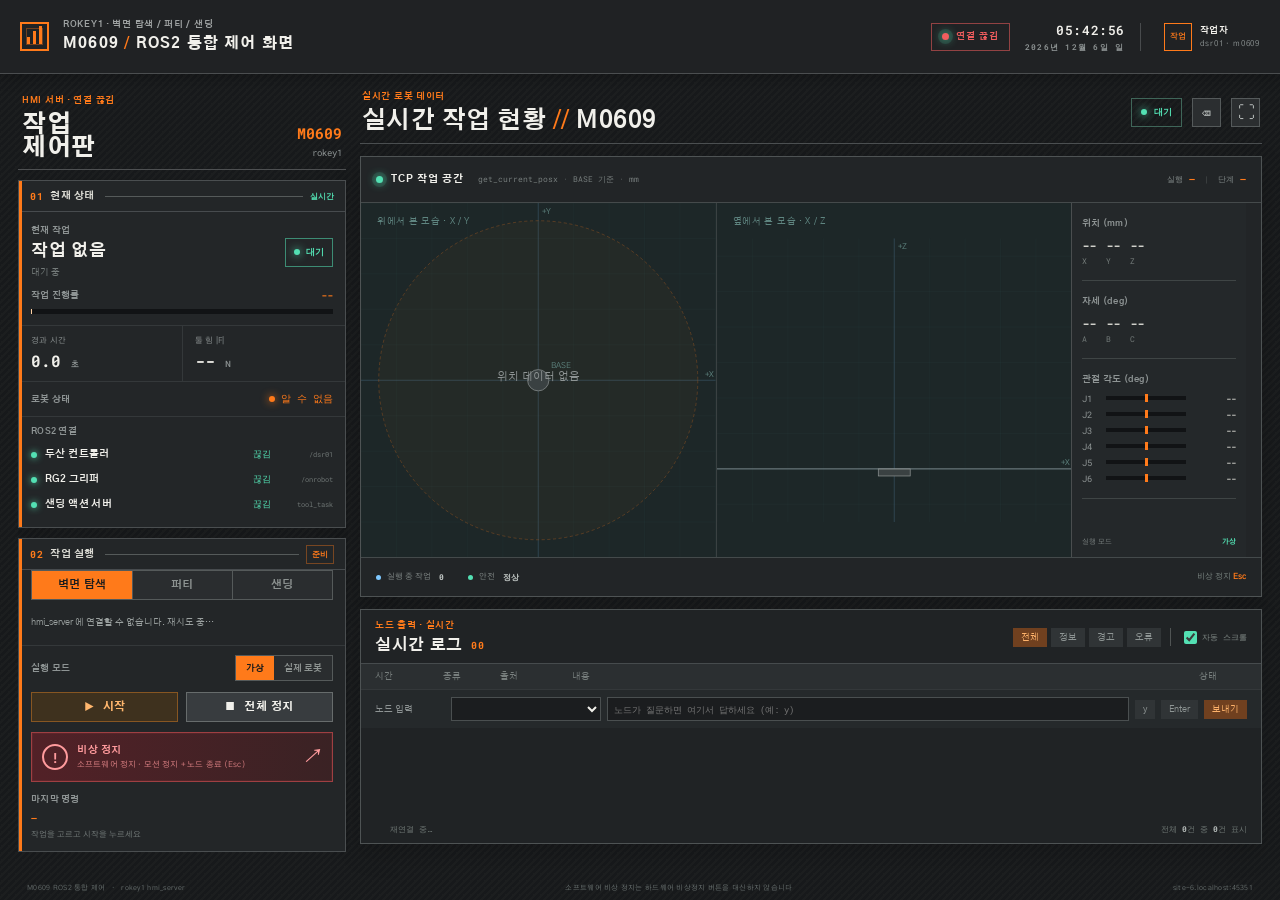
==== 협동-1_ROS2_자동화공정/ws_cobot_pjt/ws_dsr/src/rokey1/hmi/web/index.html @ ad0ff1cd "hmi 추가" ====
<!doctype html>
<html lang="ko">
  <head>
    <meta charset="UTF-8" />
    <meta name="viewport" content="width=device-width, initial-scale=1.0" />
    <meta name="theme-color" content="#242629" />
    <title>M0609 · ROKEY1 통합 제어</title>
    <link rel="stylesheet" href="styles.css" />
    <link rel="stylesheet" href="hmi.css" />
  </head>
  <body>
    <div class="app-shell">
      <header class="topbar">
        <div class="brand-block">
          <div class="brand-mark"><span></span><span></span><span></span></div>
          <div>
            <div class="eyebrow">ROKEY1 · 벽면 탐색 / 퍼티 / 샌딩</div>
            <div class="brand-name">M0609 <b>/</b> ROS2 통합 제어 화면</div>
          </div>
        </div>
        <div class="topbar-actions">
          <div class="bridge-chip" id="bridgeChip"><span class="pulse-dot"></span> <span id="bridgeText">연결 중…</span></div>
          <div class="top-clock"><span id="topClock">--:--:--</span><small id="topDate">KST</small></div>
          <div class="operator-chip"><span class="operator-avatar">작업</span><span><b>작업자</b><small id="robotIdChip">dsr01 · m0609</small></span></div>
        </div>
      </header>

      <main class="workspace">
        <aside class="control-rail">
          <div class="rail-header">
            <div>
              <div class="eyebrow orange" id="railStatus">HMI 서버 · 연결 끊김</div>
              <h1>작업<br />제어판</h1>
            </div>
            <div class="rail-meta"><b>M0609</b><span>rokey1</span></div>
          </div>

          <!-- 01 상태 -->
          <section class="module state-module">
            <div class="module-head"><span class="module-index">01</span><span>현재 상태</span><span class="module-rule"></span><span class="tiny-status live">실시간</span></div>
            <div class="state-hero">
              <div><span class="label">현재 작업</span><strong id="taskName">작업 없음</strong><span class="muted" id="taskSub">대기 중</span></div>
              <div class="status-stamp" id="statusStamp"><i></i><b id="statusText">대기</b></div>
            </div>
            <div class="progress-row">
              <div class="label-row"><span id="progressLabel">작업 진행률</span><b id="progressValue">--</b></div>
              <div class="progress-track" id="progressTrack"><span id="progressBar" style="width:0%"></span><i style="left:0%"></i></div>
            </div>
            <div class="metric-grid">
              <div class="metric"><span>경과 시간</span><b><em id="elapsedValue">0.0</em> <small>초</small></b></div>
              <div class="metric"><span>툴 힘 |F|</span><b><em id="forceMetric">--</em> <small>N</small></b></div>
            </div>
            <div class="mode-line"><span class="label">로봇 상태</span><div class="mode-value" id="robotStateValue"><span></span>알 수 없음</div></div>
            <div class="device-list">
              <div class="label">ROS2 연결</div>
              <div class="device-row" data-link="controller"><span class="led"></span><b>두산 컨트롤러</b><small>끊김</small><span class="link-icon">/dsr01</span></div>
              <div class="device-row" data-link="gripper"><span class="led"></span><b>RG2 그리퍼</b><small>끊김</small><span class="link-icon">/onrobot</span></div>
              <div class="device-row" data-link="tool_task"><span class="led"></span><b>샌딩 액션 서버</b><small>끊김</small><span class="link-icon">tool_task</span></div>
            </div>
          </section>

          <!-- 02 작업 실행 -->
          <section class="module control-module">
            <div class="module-head"><span class="module-index">02</span><span>작업 실행</span><span class="module-rule"></span><span class="hot-tag" id="armedTag">준비</span></div>
            <div class="task-tabs" id="groupTabs">
              <button class="task-tab active" data-group="navigation">벽면 탐색</button>
              <button class="task-tab" data-group="putty">퍼티</button>
              <button class="task-tab" data-group="sanding">샌딩</button>
            </div>
            <div class="task-list" id="taskList"></div>
            <p class="task-desc" id="taskDesc"></p>
            <div class="param-grid" id="paramGrid"></div>
            <div class="mode-toggle">
              <span class="label">실행 모드</span>
              <div class="toggle-buttons"><button data-mode="virtual" class="mode-btn active">가상</button><button data-mode="real" class="mode-btn">실제 로봇</button></div>
            </div>
            <div class="real-warning" id="realWarning" hidden>실제 로봇 모드 · 로봇이 실제로 움직입니다. 주변을 확인하세요.</div>
            <div class="action-row"><button class="action-btn start" id="startBtn"><span>▶</span> 시작</button><button class="action-btn stop" id="stopBtn"><span>■</span> 전체 정지</button></div>
            <button class="estop-btn" id="estopBtn"><span class="estop-ring">!</span><span><b id="estopLabel">비상 정지</b><small>소프트웨어 정지 · 모션 정지 + 노드 종료 (Esc)</small></span><span class="estop-arrow">↗</span></button>
            <div class="control-row"><div class="command-readout"><span class="label">마지막 명령</span><b id="lastCommand">—</b><small id="lastCommandSub">작업을 고르고 시작을 누르세요</small></div></div>
          </section>

          <!-- 03 통신 -->
          <section class="module comm-module">
            <div class="module-head"><span class="module-index">03</span><span>통신 상태</span><span class="module-rule"></span><span class="tiny-status live">ROS2</span></div>
            <div class="comm-grid">
              <div class="comm-cell"><span class="link-dot" id="dotBridge"></span><div><span>화면 ↔ 서버</span><b id="commBridge">끊김</b></div></div>
              <div class="comm-cell"><span class="link-dot" id="dotDsr"></span><div><span>두산 서비스</span><b id="commDsr">끊김</b></div></div>
              <div class="comm-cell"><span class="link-dot" id="dotJoint"></span><div><span>/joint_states</span><b id="commJoint">0.0 Hz</b></div></div>
              <div class="comm-cell"><span class="link-dot" id="dotTelemetry"></span><div><span>로봇 데이터</span><b id="commTelemetry">수신 없음</b></div></div>
            </div>
            <div class="latency-head"><span>서버 응답 시간</span><b><span id="latencyValue">--</span> <small>ms</small></b></div>
            <div class="latency-bars" id="latencyBars"></div>
            <div class="chart-scale"><span>50초 전</span><span>현재</span></div>
          </section>

          <!-- 04 힘 센서 -->
          <section class="module sensor-module">
            <div class="module-head"><span class="module-index">04</span><span>툴 힘 센서</span><span class="module-rule"></span><span class="tiny-status live">BASE 기준</span></div>
            <div class="sensor-head">
              <div><span class="label">힘 크기</span><b><span id="forceValue">--</span> <small>N</small></b></div>
              <div class="force-ring"><span id="forceRing"></span><b id="forcePercent">--</b></div>
            </div>
            <svg class="sensor-chart" viewBox="0 0 280 46" preserveAspectRatio="none"><polyline id="forceTrace" fill="none" stroke="#ff7a1a" stroke-width="2" points=""></polyline></svg>
            <div class="sensor-grid force-axes">
              <div class="sensor-reading"><span class="sensor-icon">X</span><div><span>Fx</span><b id="fx">--</b></div></div>
              <div class="sensor-reading"><span class="sensor-icon">Y</span><div><span>Fy</span><b id="fy">--</b></div></div>
              <div class="sensor-reading"><span class="sensor-icon">Z</span><div><span>Fz</span><b id="fz">--</b></div></div>
            </div>
          </section>

          <!-- 05 안전 -->
          <section class="module safety-module">
            <div class="module-head"><span class="module-index">05</span><span>안전 상태</span><span class="module-rule"></span><span class="hot-tag">최우선</span></div>
            <div class="safety-banner safe" id="safetyBanner"><span class="safety-symbol">✓</span><div><b id="safetyTitle">모든 시스템 정상</b><small id="safetyDetail">비상 정지 대기 중</small></div></div>
            <div class="safety-list">
              <div><span>소프트웨어 비상 정지</span><b class="safe-text" id="safetyEstop">대기 / 정상</b></div>
              <div><span>컨트롤러 상태</span><b class="safe-text" id="safetyRobot">알 수 없음</b></div>
              <div><span>오류 로그</span><b id="faultValue">0건</b></div>
            </div>
          </section>

          <!-- 06 실행 기록 -->
          <section class="module history-module">
            <div class="module-head"><span class="module-index">06</span><span>실행 기록</span><span class="module-rule"></span><span class="tiny-status">최근 8건</span></div>
            <div class="run-list" id="runList"></div>
          </section>
        </aside>

        <section class="operations-stage">
          <div class="stage-heading">
            <div><div class="eyebrow orange">실시간 로봇 데이터</div><h2>실시간 작업 현황 <span>//</span> M0609</h2></div>
            <div class="stage-actions"><span class="stage-state"><i></i><b id="stageState">대기</b></span><button class="icon-btn" title="로그 지우기" id="clearBtn">⌫</button><button class="icon-btn" title="화면 확대" id="focusBtn">⛶</button></div>
          </div>

          <div class="simulation-card" id="simulationCard">
            <div class="sim-topline">
              <div class="sim-title"><span class="sim-live-dot"></span><span>TCP 작업 공간</span><small>get_current_posx · BASE 기준 · mm</small></div>
              <div class="mission-id"><span>실행</span><b id="runIdValue">—</b><span class="sep">|</span><span>단계</span><b id="stageValue">—</b></div>
            </div>
            <div class="sim-content">
              <div class="viz-grid">
                <div class="viz-panel"><div class="map-corner tl">위에서 본 모습 · X / Y</div><svg id="topView" viewBox="-1000 -1000 2000 2000" preserveAspectRatio="xMidYMid meet"></svg></div>
                <div class="viz-panel"><div class="map-corner tl">옆에서 본 모습 · X / Z</div><svg id="sideView" viewBox="-1000 -1300 2000 1600" preserveAspectRatio="xMidYMid meet"></svg></div>
              </div>
              <div class="sim-side">
                <div class="telemetry-block"><span class="label">위치 (mm)</span><div class="position-values three"><div><b id="posX">--</b><small>X</small></div><div><b id="posY">--</b><small>Y</small></div><div><b id="posZ">--</b><small>Z</small></div></div></div>
                <div class="telemetry-block"><span class="label">자세 (deg)</span><div class="position-values three"><div><b id="rotA">--</b><small>A</small></div><div><b id="rotB">--</b><small>B</small></div><div><b id="rotC">--</b><small>C</small></div></div></div>
                <div class="telemetry-block"><span class="label">관절 각도 (deg)</span><div class="joint-list" id="jointList"></div></div>
                <div class="telemetry-foot"><span>실행 모드</span><b id="modeFoot">가상</b></div>
              </div>
            </div>
            <div class="sim-footer">
              <div class="footer-stat"><span class="mini-signal"></span><span>실행 중 작업</span><b id="activeCount">0</b></div>
              <div class="footer-stat"><span class="mini-signal orange"></span><span>관절 데이터</span><b id="jointHzFoot">0 Hz</b></div>
              <div class="footer-stat"><span class="mini-signal green"></span><span>안전</span><b id="safetyFoot">정상</b></div>
              <div class="sim-hint">비상 정지 <b>Esc</b></div>
            </div>
          </div>

          <div class="event-console">
            <div class="console-head">
              <div><div class="eyebrow orange">노드 출력 · 실시간</div><h3>실시간 로그 <span id="logCount">00</span></h3></div>
              <div class="console-tools"><button class="console-filter active" data-filter="ALL">전체</button><button class="console-filter" data-filter="INFO">정보</button><button class="console-filter" data-filter="WARN">경고</button><button class="console-filter" data-filter="ERROR">오류</button><span class="console-divider"></span><label class="auto-scroll"><input type="checkbox" id="autoScroll" checked /> 자동 스크롤</label></div>
            </div>
            <div class="console-table-head"><span>시간</span><span>종류</span><span>출처</span><span>내용</span><span>상태</span></div>
            <div class="console-log" id="consoleLog"></div>
            <form class="stdin-bar" id="stdinForm">
              <span class="stdin-label" id="stdinLabel">노드 입력</span>
              <select id="stdinRun"></select>
              <input id="stdinText" autocomplete="off" placeholder="노드가 질문하면 여기서 답하세요 (예: y)" />
              <button type="button" class="console-filter" data-quick="y">y</button>
              <button type="button" class="console-filter" data-quick="">Enter</button>
              <button type="submit" class="console-filter active">보내기</button>
            </form>
            <div class="console-footer"><span><i class="green" id="streamDot"></i> <span id="streamText">연결 중</span></span><span>전체 <b id="totalCount">0</b>건 중 <b id="visibleCount">0</b>건 표시</span></div>
          </div>
        </section>
      </main>
      <footer class="app-footer"><span>M0609 ROS2 통합 제어 <b>·</b> rokey1 hmi_server</span><span>소프트웨어 비상 정지는 하드웨어 비상정지 버튼을 대신하지 않습니다</span><span id="footerHost">—</span></footer>
    </div>
    <div class="toast" id="toast" hidden></div>
    <script type="module" src="main.js"></script>
  </body>
</html>
---- 협동-1_ROS2_자동화공정/ws_cobot_pjt/ws_dsr/src/rokey1/hmi/web/styles.css ----
@import url('https://fonts.googleapis.com/css2?family=Gothic+A1:wght@400;500;600;700;800&family=Roboto+Mono:wght@400;500;600&display=swap');

:root{--bg:#17191b;--panel:#232628;--panel-2:#292c2f;--panel-3:#303437;--line:#474b4e;--line-soft:#34383a;--text:#f1f0eb;--muted:#8e9494;--dim:#646a6a;--orange:#ff7a1a;--orange-2:#ff9947;--red:#f05d5e;--red-deep:#481f22;--green:#53e0b3;--amber:#f4bd5d;--blue:#7ec8ff;--mono:'Roboto Mono',monospace;--sans:'Gothic A1','Arial Narrow',sans-serif;}
*{box-sizing:border-box}html,body{margin:0;min-width:1024px;background:var(--bg);color:var(--text);font-family:var(--sans);font-size:12px}body{min-height:100vh;background-image:linear-gradient(135deg,rgba(255,255,255,.018) 25%,transparent 25%,transparent 50%,rgba(255,255,255,.018) 50%,rgba(255,255,255,.018) 75%,transparent 75%);background-size:7px 7px}button,input{font:inherit}.app-shell{min-height:100vh;display:flex;flex-direction:column}.topbar{height:74px;background:#202224;border-bottom:1px solid #4b4e50;display:flex;align-items:center;justify-content:space-between;padding:0 28px 0 30px;box-shadow:0 2px 14px rgba(0,0,0,.25)}.brand-block,.topbar-actions,.operator-chip,.bridge-chip,.stage-heading,.stage-actions,.sim-topline,.mission-id,.sim-title,.console-head,.console-tools,.app-footer,.footer-stat,.queue-row,.state-hero,.label-row,.mode-line,.device-row,.action-row,.control-row,.sensor-head,.safety-banner,.history-list,.latency-head,.latency-bars,.console-footer{display:flex;align-items:center}.brand-block{gap:14px}.brand-mark{width:29px;height:29px;border:2px solid var(--orange);display:flex;align-items:flex-end;gap:3px;padding:5px;position:relative}.brand-mark:before{content:'';position:absolute;inset:4px;border:1px solid rgba(255,122,26,.35)}.brand-mark span{width:4px;background:var(--orange);display:block}.brand-mark span:nth-child(1){height:7px}.brand-mark span:nth-child(2){height:13px}.brand-mark span:nth-child(3){height:18px}.eyebrow{font-size:9px;line-height:1.2;letter-spacing:.17em;color:#9ea2a2;font-weight:700}.eyebrow.orange{color:var(--orange)}.brand-name{font-size:15px;letter-spacing:.08em;font-weight:800;margin-top:4px}.brand-name b{color:var(--orange);font-weight:500}.topbar-actions{gap:25px}.bridge-chip{height:28px;border:1px solid #555b5b;padding:0 10px;gap:7px;font-size:9px;letter-spacing:.1em;font-weight:700;color:#d5d4cd}.pulse-dot,.sim-live-dot{display:inline-block;width:7px;height:7px;border-radius:50%;background:var(--green);box-shadow:0 0 0 4px rgba(83,224,179,.12),0 0 10px var(--green);animation:pulse 1.8s infinite}.top-clock{font-family:var(--mono);font-size:13px;font-weight:600;letter-spacing:.04em;text-align:right}.top-clock small{display:block;color:var(--muted);font-size:8px;letter-spacing:.16em;margin-top:3px}.operator-chip{gap:8px;border-left:1px solid #484b4d;padding-left:23px}.operator-chip b{display:block;font-size:9px;letter-spacing:.08em}.operator-chip small{display:block;color:var(--muted);font-size:8px;letter-spacing:.1em;margin-top:3px}.operator-avatar{border:1px solid var(--orange);color:var(--orange);width:28px;height:28px;display:grid;place-items:center;font-family:var(--mono);font-size:9px;font-weight:600}
.workspace{display:grid;grid-template-columns:355px minmax(0,1fr);gap:18px;padding:18px 26px 12px;flex:1;max-width:1800px;width:100%;margin:0 auto}.control-rail{display:flex;flex-direction:column;gap:10px;min-width:0;max-height:calc(100vh - 116px);overflow:auto;padding-right:2px;scrollbar-width:thin;scrollbar-color:#555 var(--bg)}.rail-header{display:flex;justify-content:space-between;align-items:flex-end;padding:4px 4px 10px;border-bottom:1px solid #4e5052}.rail-header h1{font-size:24px;line-height:.95;letter-spacing:.03em;margin:7px 0 0;font-weight:800}.rail-meta{text-align:right;font-family:var(--mono);font-size:12px}.rail-meta b{display:block;color:var(--orange);font-size:15px}.rail-meta span{font-size:9px;color:var(--muted)}.module{background:var(--panel);border:1px solid #4a4e50;box-shadow:0 8px 20px rgba(0,0,0,.12);position:relative;overflow:hidden}.module:before{content:'';position:absolute;left:0;top:0;bottom:0;width:3px;background:#3c4042}.state-module:before,.control-module:before{background:var(--orange)}.safety-module:before{background:var(--red)}.module-head{min-height:31px;display:flex;align-items:center;gap:7px;border-bottom:1px solid var(--line);padding:0 11px;font-size:9px;letter-spacing:.12em;font-weight:800;color:#d7d7d0}.module-index{font-family:var(--mono);color:var(--orange);font-size:10px}.module-rule{height:1px;background:#555a5a;flex:1;margin-left:3px}.tiny-status,.hot-tag{font-family:var(--mono);font-size:8px;letter-spacing:.06em;color:#a9afad}.tiny-status.live{color:var(--green)}.hot-tag{color:var(--orange);border:1px solid rgba(255,122,26,.38);padding:3px 5px}.state-hero{justify-content:space-between;padding:13px 12px 10px}.label,.label-row span,.mode-line>.label,.slider-wrap .label-row span{display:block;color:#8e9494;font-size:8px;letter-spacing:.14em;font-weight:700}.state-hero strong{display:block;font-size:17px;letter-spacing:.04em;margin:4px 0 3px}.muted{color:#747b7a;font-size:9px}.status-stamp{border:1px solid rgba(83,224,179,.55);color:var(--green);padding:7px 8px;font-family:var(--mono);font-size:9px;display:flex;align-items:center;gap:6px}.status-stamp i,.stage-state i,.auto-scroll i{display:inline-block;width:6px;height:6px;border-radius:50%;background:currentColor;box-shadow:0 0 8px currentColor}.progress-row{padding:0 12px 11px}.label-row{justify-content:space-between}.label-row b{font-family:var(--mono);font-size:10px;color:var(--orange)}.progress-track{height:5px;background:#111315;position:relative;margin-top:7px}.progress-track span{display:block;width:68%;height:100%;background:linear-gradient(90deg,#e65b0c,var(--orange-2));box-shadow:0 0 10px rgba(255,122,26,.35);transition:width .4s}.progress-track i{position:absolute;top:-2px;left:68%;width:1px;height:9px;background:#ffd0a2;transition:left .4s}.metric-grid{display:grid;grid-template-columns:1fr 1fr;border-top:1px solid var(--line-soft);border-bottom:1px solid var(--line-soft)}.metric{padding:10px 12px}.metric+ .metric{border-left:1px solid var(--line-soft)}.metric>span{display:block;color:var(--muted);font-size:8px;letter-spacing:.12em}.metric b{font-family:var(--mono);font-size:16px;display:block;margin-top:4px}.metric em{font-style:normal}.metric small,.sensor-head small,.telemetry-block small,.queue-row small{font-size:8px;color:var(--muted);font-family:var(--sans)}.mode-line{justify-content:space-between;padding:10px 12px;border-bottom:1px solid var(--line-soft)}.mode-value{font-family:var(--mono);font-size:10px;color:var(--orange);display:flex;gap:6px;align-items:center}.mode-value span{width:6px;height:6px;border-radius:50%;background:var(--orange);box-shadow:0 0 8px var(--orange)}.device-list{padding:9px 12px 10px}.device-list>.label{margin-bottom:5px}.device-row{width:100%;background:none;border:0;color:var(--text);padding:6px 0;gap:8px;text-align:left;cursor:pointer}.device-row:hover{background:rgba(255,255,255,.04)}.device-row .led{width:6px;height:6px;border-radius:50%;background:var(--green);box-shadow:0 0 7px var(--green)}.device-row.offline .led{background:var(--red);box-shadow:0 0 7px var(--red)}.device-row b{font-size:9px;letter-spacing:.04em;min-width:70px}.device-row small{font-family:var(--mono);font-size:8px;color:var(--green);margin-left:auto}.device-row.offline small{color:var(--red)}.link-icon{font-size:12px;color:#798080;margin-left:5px}.action-row{gap:7px;padding:11px 12px 8px}.action-btn{border:1px solid #676c6c;background:#383c3f;color:#f1f0eb;height:30px;flex:1;font-size:10px;font-weight:800;letter-spacing:.09em;cursor:pointer}.action-btn:hover{border-color:var(--orange)}.action-btn.start{background:#3e311e;color:#ffb66d;border-color:#875622}.action-btn span{margin-right:5px;font-size:10px}.estop-btn{margin:0 12px 11px;width:calc(100% - 24px);height:50px;border:1px solid #9f3f42;background:linear-gradient(90deg,#522127,#3a2224);color:#ff9b9d;display:flex;align-items:center;text-align:left;padding:0 10px;gap:9px;cursor:pointer;box-shadow:inset 0 0 0 1px rgba(240,93,94,.08)}.estop-btn:hover{background:#682a2d}.estop-btn.triggered{background:#a8252b;color:white;animation:alertflash 1s infinite}.estop-ring{height:26px;width:26px;border:2px solid currentColor;border-radius:50%;display:grid;place-items:center;font-family:var(--mono);font-weight:800;font-size:14px}.estop-btn b{display:block;font-size:10px;letter-spacing:.06em}.estop-btn small{display:block;font-size:7px;color:#dc8184;letter-spacing:.1em;margin-top:3px}.estop-arrow{margin-left:auto;font-size:18px}.control-row{gap:15px;align-items:flex-end;padding:1px 12px 11px}.d-pad{width:86px;height:77px;display:grid;grid-template-columns:repeat(3,1fr);grid-template-rows:repeat(3,1fr);margin-top:6px}.d-pad button{border:1px solid #565c5c;background:#2d3133;color:#b7bbba;font-size:11px;cursor:pointer}.d-pad button:hover,.d-pad button:focus{color:var(--orange);border-color:var(--orange)}.d-pad button:nth-child(1){grid-column:2}.d-pad button:nth-child(2){grid-column:1;grid-row:2}.d-pad button:nth-child(3){grid-column:2;grid-row:2;color:var(--orange);font-size:9px}.d-pad button:nth-child(4){grid-column:3;grid-row:2}.d-pad button:nth-child(5){grid-column:2;grid-row:3}.command-readout{align-self:center;min-width:0}.command-readout b{display:block;font-family:var(--mono);font-size:10px;color:var(--orange);margin-top:7px;white-space:nowrap}.command-readout small{display:block;color:#737a79;font-size:8px;margin-top:5px;white-space:nowrap}.slider-wrap{border-top:1px solid var(--line-soft);padding:10px 12px 9px}.slider-wrap input{display:block;width:100%;accent-color:var(--orange);height:15px;margin:5px 0 0}.slider-scale{display:flex;justify-content:space-between;color:#747a79;font-family:var(--mono);font-size:8px}.mode-toggle{border-top:1px solid var(--line-soft);padding:9px 12px 11px;display:flex;align-items:center;justify-content:space-between}.toggle-buttons{display:flex;border:1px solid #555a5a}.mode-btn{height:24px;padding:0 10px;color:#8d9391;background:#2a2d2f;border:0;font-family:var(--mono);font-size:8px;cursor:pointer}.mode-btn.active{color:#1a1b1c;background:var(--orange);font-weight:700}.comm-grid{display:grid;grid-template-columns:1fr 1fr;border-bottom:1px solid var(--line-soft)}.comm-cell{display:flex;align-items:center;gap:6px;padding:9px 10px;border-bottom:1px solid var(--line-soft)}.comm-cell:nth-child(odd){border-right:1px solid var(--line-soft)}.comm-cell:nth-child(3),.comm-cell:nth-child(4){border-bottom:0}.link-dot{width:6px;height:6px;border-radius:50%;flex:0 0 auto}.link-dot.green{background:var(--green);box-shadow:0 0 7px var(--green)}.link-dot.amber{background:var(--amber);box-shadow:0 0 7px var(--amber)}.comm-cell span:not(.link-dot){font-size:7px;color:#8d9391;letter-spacing:.06em;display:block}.comm-cell b{font-family:var(--mono);font-size:8px;display:block;color:#d3d4cf;margin-top:2px;white-space:nowrap}.latency-head{justify-content:space-between;padding:9px 11px 0}.latency-head span{font-size:8px;letter-spacing:.14em;color:#8e9494}.latency-head b{font-family:var(--mono);font-size:13px;color:var(--blue)}.latency-head small{font-family:var(--sans);font-size:8px;color:var(--muted)}.latency-bars{height:40px;gap:3px;padding:9px 11px 0;align-items:flex-end}.latency-bars i{width:100%;background:#4688a9;height:35%;opacity:.8;min-width:2px;transition:height .35s}.latency-bars i:nth-last-child(-n+4){background:var(--orange)}.chart-scale{display:flex;justify-content:space-between;padding:4px 11px 7px;color:#697170;font-family:var(--mono);font-size:7px}.sensor-head{justify-content:space-between;padding:10px 12px 5px}.sensor-head b{font-family:var(--mono);font-size:19px;display:block;margin-top:5px}.force-ring{width:40px;height:40px;border-radius:50%;border:3px solid #4c3d31;position:relative;display:grid;place-items:center}.force-ring:before{content:'';position:absolute;inset:-3px;border-radius:50%;border:3px solid var(--orange);border-left-color:transparent;border-bottom-color:transparent;transform:rotate(25deg)}.force-ring b{font-family:var(--mono);font-size:9px}.sensor-chart{width:100%;height:42px;display:block;margin:0 11px 5px;width:calc(100% - 22px);background:repeating-linear-gradient(90deg,transparent 0,transparent 38px,rgba(255,255,255,.04) 39px),linear-gradient(180deg,transparent 49%,#404547 50%,transparent 51%)}.sensor-grid{display:grid;grid-template-columns:1fr 1fr;border-top:1px solid var(--line-soft)}.sensor-reading{display:flex;gap:8px;align-items:center;padding:9px 10px}.sensor-reading+.sensor-reading{border-left:1px solid var(--line-soft)}.sensor-icon{color:var(--orange);font-size:19px;font-family:var(--mono)}.sensor-reading span:not(.sensor-icon){font-size:7px;color:#8f9594;display:block;letter-spacing:.05em}.sensor-reading b{font-family:var(--mono);font-size:11px;display:block;margin-top:4px}.clear-text,.safe-text{color:var(--green)}.error-text{color:var(--red)!important}.sensor-reading small{font-family:var(--sans);font-size:8px;color:var(--muted)}.safety-banner{margin:10px 11px 8px;border:1px solid #3d735f;background:#1f3b35;min-height:45px;padding:7px 8px;gap:9px}.safety-banner.alert{border-color:#a33e42;background:#541f24;color:#ffb0b0}.safety-symbol{width:24px;height:24px;display:grid;place-items:center;border:1px solid var(--green);border-radius:50%;font-size:15px;color:var(--green)}.alert .safety-symbol{border-color:var(--red);color:var(--red)}.safety-banner b{font-size:9px;letter-spacing:.04em}.safety-banner small{display:block;color:#9cc8bc;font-size:8px;margin-top:3px}.alert small{color:#ef9898}.safety-list{padding:0 11px 9px}.safety-list>div{display:flex;justify-content:space-between;padding:5px 0;border-bottom:1px solid var(--line-soft);font-size:8px}.safety-list>div:last-child{border:0}.safety-list span{color:#8e9494;letter-spacing:.06em}.safety-list b{font-family:var(--mono);font-size:8px}.history-module{padding-bottom:7px}.filter-row{display:flex;gap:4px;padding:9px 10px 4px}.filter-btn,.console-filter{border:0;background:#303436;color:#8e9594;padding:4px 7px;font-family:var(--mono);font-size:8px;cursor:pointer}.filter-btn.active,.console-filter.active{background:#70401f;color:#ffb36b}.history-list{flex-direction:column;align-items:stretch;margin:0 10px;max-height:74px;overflow:hidden}.history-item{display:flex;gap:6px;padding:4px 0;border-bottom:1px solid rgba(255,255,255,.04);font-family:var(--mono);font-size:8px;color:#adb2b1}.history-item time{color:#737a78}.history-item b{color:var(--orange);font-weight:500}
.operations-stage{min-width:0;display:flex;flex-direction:column;gap:12px;min-height:0}.stage-heading{justify-content:space-between;min-height:43px;border-bottom:1px solid #4b4f51;padding:0 2px 10px}.stage-heading h2{font-size:24px;line-height:1;margin:6px 0 0;letter-spacing:.02em}.stage-heading h2 span{color:var(--orange);font-weight:400}.stage-actions{gap:10px}.stage-state{color:var(--green);border:1px solid #3f6659;height:29px;padding:0 9px;display:flex;align-items:center;gap:7px;font-family:var(--mono);font-size:9px}.icon-btn{width:29px;height:29px;border:1px solid #555a5b;background:#2b2e30;color:#b2b7b5;font-size:17px;cursor:pointer}.icon-btn:hover{color:var(--orange);border-color:var(--orange)}.simulation-card{background:#222527;border:1px solid #4e5354;box-shadow:0 10px 24px rgba(0,0,0,.18);min-height:420px;display:flex;flex-direction:column}.sim-topline{height:46px;justify-content:space-between;border-bottom:1px solid #454a4b;padding:0 15px}.sim-title{gap:8px;font-size:10px;font-weight:800;letter-spacing:.1em}.sim-title small{font-family:var(--mono);font-weight:400;color:#767d7c;font-size:8px;margin-left:6px;letter-spacing:0}.mission-id{gap:6px;font-family:var(--mono);font-size:8px;color:#7f8685}.mission-id b{color:var(--orange);font-size:10px}.mission-id .sep{color:#4b5050;margin:0 3px}.sim-content{display:grid;grid-template-columns:minmax(0,1fr) 190px;min-height:326px;flex:1}.sim-map{position:relative;overflow:hidden;background-color:#1d2728;background-image:linear-gradient(rgba(75,133,130,.09) 1px,transparent 1px),linear-gradient(90deg,rgba(75,133,130,.09) 1px,transparent 1px),linear-gradient(rgba(255,255,255,.022) 1px,transparent 1px),linear-gradient(90deg,rgba(255,255,255,.022) 1px,transparent 1px);background-size:64px 64px,64px 64px,16px 16px,16px 16px}.sim-map:after{content:'';position:absolute;inset:0;background:radial-gradient(circle at 65% 42%,rgba(24,163,137,.09),transparent 42%),linear-gradient(115deg,transparent 20%,rgba(255,255,255,.02) 20.2%,transparent 20.5%);pointer-events:none}.map-corner{position:absolute;color:#5f8580;font-family:var(--mono);font-size:8px;letter-spacing:.08em;z-index:2}.map-corner.tl{top:13px;left:16px}.map-corner.br{bottom:13px;right:16px}.route-line{position:absolute;width:53%;height:47%;left:18%;top:23%;border:2px dashed rgba(255,122,26,.45);border-left-color:transparent;border-bottom-color:transparent;border-radius:50% 47% 0 0;transform:rotate(8deg);z-index:1}.route-line:after{content:'';position:absolute;right:-1px;bottom:-8px;width:8px;height:8px;border-right:2px solid var(--orange);border-bottom:2px solid var(--orange);transform:rotate(-22deg)}.waypoint{position:absolute;z-index:3;width:26px;height:26px;border:1px solid var(--orange);color:var(--orange);border-radius:50%;display:grid;place-items:center;background:#1e2929;font-family:var(--mono);font-size:10px}.waypoint span{position:absolute;width:38px;height:38px;border:1px solid rgba(255,122,26,.2);border-radius:50%}.waypoint.start{left:18%;top:61%}.waypoint.end{right:16%;top:23%;border-color:var(--green);color:var(--green)}.waypoint.end span{border-color:rgba(83,224,179,.18)}.obstacle{position:absolute;z-index:2;display:flex;align-items:center;justify-content:center;border:1px solid #7a7160;background:repeating-linear-gradient(135deg,#514b41 0,#514b41 4px,#3c3934 4px,#3c3934 8px);color:#b5a27f;font-family:var(--mono);font-size:7px;letter-spacing:.05em;box-shadow:0 5px 12px rgba(0,0,0,.3)}.obstacle-one{width:58px;height:38px;left:39%;top:52%;transform:rotate(-8deg)}.obstacle-two{width:80px;height:27px;right:26%;top:59%;transform:rotate(5deg);border-color:#55666a;color:#99b3b4;background:repeating-linear-gradient(90deg,#354448 0,#354448 5px,#293639 5px,#293639 10px)}.scan-ring{position:absolute;z-index:1;border:1px solid rgba(126,200,255,.25);border-radius:50%;transform:translate(-50%,-50%);left:61%;top:45%}.ring-one{width:145px;height:145px}.ring-two{width:235px;height:235px;border-color:rgba(126,200,255,.12)}.robot{position:absolute;z-index:5;left:61%;top:45%;width:34px;height:34px;transform:translate(-50%,-50%) rotate(10deg);transition:left .4s,top .4s,transform .4s}.robot-sensor{position:absolute;left:50%;top:-18px;transform:translateX(-50%);width:1px;height:22px;background:linear-gradient(var(--orange),transparent)}.robot-body{position:absolute;inset:4px;border:2px solid #ff8731;background:#7b3d18;box-shadow:0 0 0 3px rgba(255,122,26,.12),0 0 15px rgba(255,122,26,.35);display:grid;place-items:center}.robot-body span,.robot-body i{position:absolute;width:4px;height:4px;background:#e8e1d3;border-radius:50%;bottom:3px}.robot-body span{left:4px}.robot-body i{right:4px}.robot-body b{font-family:var(--mono);font-size:7px;color:#ffd2a9}.robot-direction{position:absolute;left:50%;top:-6px;transform:translateX(-50%);border-left:4px solid transparent;border-right:4px solid transparent;border-bottom:7px solid var(--orange)}.robot-label{position:absolute;z-index:6;left:calc(61% + 25px);top:calc(45% + 13px);border-left:2px solid var(--orange);padding-left:7px;font-family:var(--mono);font-size:8px}.robot-label b{color:var(--orange);display:block}.robot-label span{color:#aab1af;font-size:7px}.map-readout{position:absolute;z-index:4;bottom:15px;left:15px;display:grid;grid-template-columns:auto auto;gap:4px 10px;font-family:var(--mono);font-size:8px;color:#7f8c88;padding:8px 10px;background:rgba(20,31,31,.7);border:1px solid rgba(102,142,138,.35)}.map-readout b{color:#d7e5df;font-size:9px}.battery{width:29px;height:8px;border:1px solid #6b817d;margin-top:1px;padding:1px}.battery:after{content:'';position:absolute;width:2px;height:4px;background:#6b817d;margin:1px 0 0 29px}.battery i{display:block;width:84%;height:100%;background:var(--green)}.sim-side{background:#24282a;border-left:1px solid #4a4e4f;padding:0 13px;display:flex;flex-direction:column}.telemetry-block{padding:15px 0 14px;border-bottom:1px solid #3f4545}.position-values{display:flex;gap:18px;margin-top:8px}.position-values b{display:block;font-family:var(--mono);font-size:14px;color:#e6e6df}.position-values small{display:block;font-family:var(--mono);font-size:7px;color:#737b79;margin-top:3px}.command-card{display:flex;align-items:center;gap:9px;margin-top:9px}.command-card>span{width:26px;height:26px;display:grid;place-items:center;color:var(--orange);border:1px solid #805025;background:#3b2c21;font-size:17px}.command-card b{display:block;font-family:var(--mono);font-size:8px;color:#d8d8d2}.command-card small{display:block;font-size:8px;color:#777e7c;margin-top:3px}.queue-row{gap:9px;margin-top:9px}.queue-count{font-family:var(--mono);font-size:22px;color:var(--orange);line-height:1}.queue-row b{display:block;font-size:8px}.queue-row small{display:block;margin-top:2px}.queue-track{display:flex;gap:3px;margin-top:12px}.queue-track i{height:4px;background:#545a5a;flex:1}.queue-track i:first-child{background:var(--orange)}.telemetry-foot{margin-top:auto;padding:11px 0;display:flex;justify-content:space-between;font-family:var(--mono);font-size:7px;color:#777e7d}.telemetry-foot b{color:var(--green)}.sim-footer{height:39px;border-top:1px solid #444a4b;display:flex;align-items:center;gap:24px;padding:0 15px}.footer-stat{gap:6px;font-size:8px;color:#818887}.footer-stat b{font-family:var(--mono);color:#c5cbc8;margin-left:2px}.mini-signal{width:5px;height:5px;background:var(--blue);border-radius:50%}.mini-signal.orange{background:var(--orange)}.mini-signal.green{background:var(--green)}.sim-hint{font-family:var(--mono);font-size:8px;color:#77817e;margin-left:auto}.sim-hint b{color:var(--orange)}
.event-console{background:#202325;border:1px solid #4e5354;min-height:235px;display:flex;flex-direction:column;box-shadow:0 10px 24px rgba(0,0,0,.14)}.console-head{justify-content:space-between;padding:11px 14px 10px;border-bottom:1px solid #464b4d}.console-head h3{font-size:16px;line-height:1;margin:5px 0 0;letter-spacing:.04em}.console-head h3 span{font-family:var(--mono);font-size:10px;color:var(--orange);vertical-align:middle;margin-left:4px}.console-tools{gap:4px}.console-filter{padding:4px 8px}.console-divider{height:18px;width:1px;background:#505454;margin:0 5px}.auto-scroll{font-family:var(--mono);font-size:8px;color:#7e8784;margin-left:4px;display:flex;align-items:center;gap:5px}.auto-scroll i{background:var(--green);color:var(--green)}.console-table-head,.log-row{display:grid;grid-template-columns:68px 57px 72px 1fr 48px;align-items:center}.console-table-head{height:25px;background:#2b2f31;color:#777e7d;font-family:var(--mono);font-size:7px;letter-spacing:.05em;padding:0 14px}.console-log{min-height:0;max-height:150px;overflow:auto;scrollbar-width:thin;scrollbar-color:#555 var(--panel)}.log-row{min-height:24px;padding:0 14px;border-bottom:1px solid rgba(255,255,255,.045);font-family:var(--mono);font-size:8px;color:#b7bdb9;animation:rowin .25s ease-out}.log-row:hover{background:rgba(255,255,255,.025)}.log-row time{color:#7f8984}.log-type{font-weight:700;font-size:7px;letter-spacing:.08em}.log-type.info{color:var(--blue)}.log-type.warn{color:var(--amber)}.log-type.error{color:var(--red)}.log-source{color:#969f9c}.log-message{white-space:nowrap;overflow:hidden;text-overflow:ellipsis;color:#d4d6cf}.log-state{color:var(--green);font-size:7px}.log-state.warn{color:var(--amber)}.log-state.error{color:var(--red)}.console-footer{justify-content:space-between;padding:8px 14px;color:#6e7774;font-family:var(--mono);font-size:8px;margin-top:auto}.console-footer i{display:inline-block;width:5px;height:5px;border-radius:50%;margin-right:5px}.console-footer i.green{background:var(--green);box-shadow:0 0 6px var(--green)}.console-footer b{color:#b6bcba}.app-footer{height:26px;padding:0 27px;justify-content:space-between;color:#676f6e;font-family:var(--mono);font-size:7px;letter-spacing:.04em}.app-footer b{color:#444b4a;margin:0 4px}
@keyframes pulse{0%,100%{opacity:1}50%{opacity:.42}}@keyframes alertflash{0%,100%{box-shadow:0 0 0 rgba(240,93,94,0)}50%{box-shadow:0 0 18px rgba(240,93,94,.55)}}@keyframes rowin{from{opacity:0;transform:translateY(-3px)}to{opacity:1;transform:translateY(0)}}
@media (max-height:850px){.workspace{padding-top:12px}.module-head{min-height:28px}.state-hero{padding-top:9px;padding-bottom:7px}.metric{padding:7px 10px}.device-list{padding:7px 12px}.sim-content{min-height:290px}.simulation-card{min-height:380px}.event-console{min-height:200px}.console-log{max-height:120px}.control-rail{gap:7px}.module{font-size:11px}}
@media (max-width:1300px){.workspace{grid-template-columns:330px minmax(0,1fr);padding-left:18px;padding-right:18px;gap:12px}.topbar{padding-left:20px;padding-right:20px}.topbar-actions{gap:15px}.sim-side{width:175px;padding:0 10px}.footer-stat:nth-child(2){display:none}}
---- 협동-1_ROS2_자동화공정/ws_cobot_pjt/ws_dsr/src/rokey1/hmi/web/hmi.css ----
/* rokey1 HMI 추가 스타일 (styles.css 위에 덮어씀) */
.link-dot{background:#5a5f60}
.link-dot.red{background:var(--red);box-shadow:0 0 7px var(--red)}
.bridge-chip.down{color:var(--red);border-color:rgba(240,93,94,.55)}
.bridge-chip.down .pulse-dot{background:var(--red)}
.device-row{cursor:default}
.device-row .link-icon{font-family:var(--mono);font-size:7px;color:#6d7473;margin-left:8px;min-width:46px;text-align:right}
.mode-value.bad{color:var(--red)}
.mode-value.bad span{background:var(--red);box-shadow:0 0 8px var(--red)}

/* --- 작업 선택 --- */
.task-tabs{display:grid;grid-template-columns:repeat(3,1fr);margin:0 12px 8px;border:1px solid #555a5a}
.task-tab{height:28px;border:0;background:#2a2d2f;color:#8d9391;font-family:var(--mono);font-size:9px;letter-spacing:.08em;cursor:pointer}
.task-tab+.task-tab{border-left:1px solid #555a5a}
.task-tab.active{background:var(--orange);color:#1b1c1d;font-weight:700}
.task-list{display:grid;grid-template-columns:1fr 1fr;gap:5px;margin:0 12px}
.task-item{display:flex;justify-content:space-between;align-items:center;gap:6px;height:28px;padding:0 8px;border:1px solid #4a4f50;background:#2b2e30;color:#d6d6d0;cursor:pointer;text-align:left}
.task-item b{font-size:9px;letter-spacing:.04em;white-space:nowrap;overflow:hidden;text-overflow:ellipsis}
.task-item small{font-family:var(--mono);font-size:7px;color:#747b7a}
.task-item.active{border-color:var(--orange);background:#3e311e;color:#ffb66d}
.task-desc{margin:8px 12px 6px;color:#9aa09f;font-size:9px;line-height:1.45;min-height:13px}
.param-grid{display:grid;grid-template-columns:1fr 1fr;gap:6px 8px;margin:0 12px 10px;max-height:230px;overflow:auto;scrollbar-width:thin}
.param-field{display:flex;flex-direction:column;gap:3px;min-width:0}
.param-field.wide{grid-column:1 / -1}
.param-field.bool{flex-direction:row;align-items:center;justify-content:space-between;border:1px solid #3d4243;padding:0 6px;height:26px;align-self:end}
.param-field>span{font-size:8px;color:#8e9494;letter-spacing:.04em;white-space:nowrap;overflow:hidden;text-overflow:ellipsis}
.param-field input[type=text],.param-field input[type=number],.param-field select,.stdin-bar select,.stdin-bar input{height:24px;background:#1b1d1f;border:1px solid #4a4f50;color:var(--text);font-family:var(--mono);font-size:9px;padding:0 6px;min-width:0;width:100%}
.param-field input:focus,.param-field select:focus,.stdin-bar input:focus{outline:1px solid var(--orange);border-color:var(--orange)}
.param-empty{grid-column:1 / -1;color:#6f7675;font-size:9px;padding:4px 0}
.switch{position:relative;width:28px;height:14px;flex:0 0 auto}
.switch input{opacity:0;width:0;height:0}
.switch span{position:absolute;inset:0;background:#3a3e40;border-radius:7px;cursor:pointer;transition:.2s}
.switch span:before{content:'';position:absolute;width:10px;height:10px;left:2px;top:2px;background:#9aa0a0;border-radius:50%;transition:.2s}
.switch input:checked+span{background:#7a4a1c}
.switch input:checked+span:before{transform:translateX(14px);background:var(--orange)}
.real-warning{margin:0 12px 9px;padding:6px 8px;border:1px solid #9f3f42;background:#3a2224;color:#ff9b9d;font-size:9px;font-weight:700}
.control-module .action-row{padding:0 12px 10px;gap:8px}
.action-btn:disabled{opacity:.4;cursor:not-allowed}
.command-readout b,.command-readout small{white-space:nowrap;overflow:hidden;text-overflow:ellipsis;max-width:300px}
.command-readout{width:100%}

/* --- 진행률 (끝을 알 수 없는 작업) --- */
.progress-track.indeterminate span{width:30%!important;animation:indet 1.4s ease-in-out infinite}
.progress-track.indeterminate i{display:none}
@keyframes indet{0%{margin-left:-30%}100%{margin-left:100%}}
.progress-track{overflow:hidden}

/* --- 힘 --- */
.force-ring:before{display:none}
.force-ring span{position:absolute;inset:-3px;border-radius:50%;border:3px solid transparent;border-top-color:var(--orange);border-right-color:var(--orange);transition:transform .4s}
.force-axes{grid-template-columns:repeat(3,1fr)}

/* --- 실행 기록 --- */
.run-list{display:flex;flex-direction:column;margin:0 10px;max-height:150px;overflow:auto;scrollbar-width:thin}
.run-item{display:grid;grid-template-columns:28px 1fr auto 34px 18px;gap:6px;align-items:center;padding:4px 0;border-bottom:1px solid rgba(255,255,255,.04);font-family:var(--mono);font-size:8px;color:#adb2b1}
.run-item span{overflow:hidden;white-space:nowrap;text-overflow:ellipsis}
.run-item time{color:#737a78;text-align:right}
.run-item em{font-style:normal}
.run-item.live em{color:var(--green)}
.run-item.ok em{color:#9fd8c4}
.run-item.bad em{color:var(--red)}
.run-item.muted em{color:var(--amber)}
.run-item button{border:1px solid #875622;background:#3e311e;color:#ffb66d;font-size:7px;height:16px;padding:0;cursor:pointer}

/* --- 작업 공간 뷰 --- */
.viz-grid{display:grid;grid-template-columns:1fr 1fr;gap:1px;background:#3a4142;min-width:0}
.viz-panel{position:relative;background-color:#1d2728;min-height:0;display:flex}
.viz-panel svg{width:100%;height:100%;min-height:260px}
.viz-panel .g{stroke:rgba(75,133,130,.16);stroke-width:2}
.viz-panel .g.axis{stroke:rgba(126,200,255,.35);stroke-width:3}
.viz-panel .reach{fill:rgba(255,122,26,.03);stroke:rgba(255,122,26,.35);stroke-width:4;stroke-dasharray:18 14}
.viz-panel .base{fill:#3a4142;stroke:#8e9494;stroke-width:4}
.viz-panel .floor{stroke:#8e9494;stroke-width:4}
.viz-panel .trail{fill:none;stroke:var(--blue);stroke-width:6;opacity:.75;stroke-linejoin:round}
.viz-panel .arm{stroke:rgba(255,153,71,.55);stroke-width:10;stroke-linecap:round}
.viz-panel .tcp{fill:var(--orange);stroke:#fff;stroke-width:5}
.viz-panel .lbl{fill:#5f8580;font-family:var(--mono);font-size:44px}
.viz-panel .tcp-l{fill:#ffb66d}
.viz-panel .nodata{fill:#8e9494;font-size:60px}
.position-values.three{gap:10px}
.position-values.three b{font-size:12px}
.joint-list{display:flex;flex-direction:column;gap:5px;margin-top:8px}
.joint-row{display:grid;grid-template-columns:18px 1fr 44px;gap:6px;align-items:center;font-family:var(--mono);font-size:8px;color:#8e9494}
.joint-row b{color:#e6e6df;text-align:right;font-weight:500}
.joint-bar{height:4px;background:#111315;position:relative}
.joint-bar:before{content:'';position:absolute;left:50%;top:-2px;width:1px;height:8px;background:#4a4f50}
.joint-bar i{position:absolute;top:-2px;width:3px;height:8px;margin-left:-1px;background:var(--orange);transition:left .3s}
.simulation-card.focused{position:fixed;inset:20px;z-index:50;box-shadow:0 0 0 9999px rgba(0,0,0,.7)}
.simulation-card.focused .viz-panel svg{min-height:60vh}

/* --- 콘솔 --- */
.console-log{max-height:220px}
.log-row.prompt{background:rgba(244,189,93,.08)}
.log-message{overflow:hidden;white-space:nowrap;text-overflow:ellipsis;padding-right:8px}
.stdin-bar{display:grid;grid-template-columns:62px 150px 1fr auto auto auto;gap:6px;align-items:center;padding:7px 14px;border-top:1px solid var(--line-soft);background:#25292b}
.stdin-bar.waiting{background:#3a3020;box-shadow:inset 3px 0 0 var(--amber)}
.stdin-label{font-family:var(--mono);font-size:8px;color:#8e9494;letter-spacing:.08em}
.stdin-bar.waiting .stdin-label{color:var(--amber)}
.auto-scroll input{margin:0;accent-color:var(--green)}

/* --- 토스트 --- */
.toast{position:fixed;right:24px;bottom:24px;z-index:100;max-width:460px;padding:12px 16px;font-size:11px;line-height:1.5;border:1px solid #9f3f42;background:#3a2224;color:#ffd0d1;box-shadow:0 8px 24px rgba(0,0,0,.4)}
.toast.warn{border-color:#875622;background:#3e311e;color:#ffd9b0}

/* ===== 왼쪽 패널 하단 잘림 수정 =====
   원인 1) 패널(.control-rail)이 세로 flex 이고 각 모듈이 overflow:hidden 이라,
           공간이 모자라면 모듈이 스크롤되지 않고 '납작하게 줄어들며' 아래가 잘렸다.
           → 모듈이 줄어들지 않게(flex-shrink:0) 하고 패널 자체를 스크롤.
   원인 2) 최대 높이(100vh - 116px)가 상단바 74 + 하단바 26 + 여백 30 보다 작아
           마지막 모듈이 화면 밖으로 밀렸다. → 높이 계산 수정 + 화면에 고정(sticky). */
.control-rail>*{flex-shrink:0}
.control-rail{position:sticky;top:10px;align-self:start;max-height:calc(100vh - 140px);padding-bottom:14px;overscroll-behavior:contain}
.history-module{padding-bottom:10px}
.run-list{max-height:none}
@media (max-height:850px){.control-rail{max-height:calc(100vh - 128px)}}

/* ===== 한글 가독성 (작은 글씨 + 넓은 자간은 한글에서 읽기 어려움) ===== */
.eyebrow{letter-spacing:.08em}
.module-head{font-size:10px;letter-spacing:.05em}
.label,.label-row span,.mode-line>.label,.slider-wrap .label-row span{font-size:9px;letter-spacing:.03em}
.tiny-status,.hot-tag{letter-spacing:.02em}
.device-row b{font-size:10px;min-width:96px}
.device-row small{font-size:9px}
.comm-cell span:not(.link-dot),.sensor-reading span:not(.sensor-icon){font-size:8.5px;letter-spacing:0}
.comm-cell b{font-size:9px}
.metric>span{letter-spacing:.03em}
.safety-list span{font-size:9px;letter-spacing:0}
.safety-banner small{font-size:9px}
.estop-btn small{font-size:8px;letter-spacing:.02em}
.action-btn{font-size:11px;letter-spacing:.04em}
.task-tab{font-family:var(--sans);font-size:11px;font-weight:700;letter-spacing:.02em}
.task-item b{font-size:10px;letter-spacing:0}
.task-item small{font-family:var(--sans);font-size:8px}
.param-field>span{font-size:9px;letter-spacing:0}
.mode-btn{font-family:var(--sans);font-size:9px;font-weight:700}
.console-table-head{font-family:var(--sans);font-size:9px}
.log-row{font-size:9px}
.log-type,.log-state{font-family:var(--sans)}
.console-filter,.filter-btn{font-family:var(--sans);font-size:9px}
.stdin-bar{grid-template-columns:70px 150px 1fr auto auto auto}
.stdin-label{font-family:var(--sans);font-size:9px;letter-spacing:0}
.run-item{font-size:9px;grid-template-columns:28px 1fr auto 36px 18px}
.run-item em{font-family:var(--sans)}
.footer-stat,.sim-hint,.telemetry-foot,.app-footer{font-family:var(--sans)}
.map-corner{font-family:var(--sans);font-size:9px}
.viz-panel .lbl{font-family:var(--sans)}
.joint-row{font-size:9px}
.position-values small{font-size:8px}
.operator-avatar{font-family:var(--sans);font-size:8px}
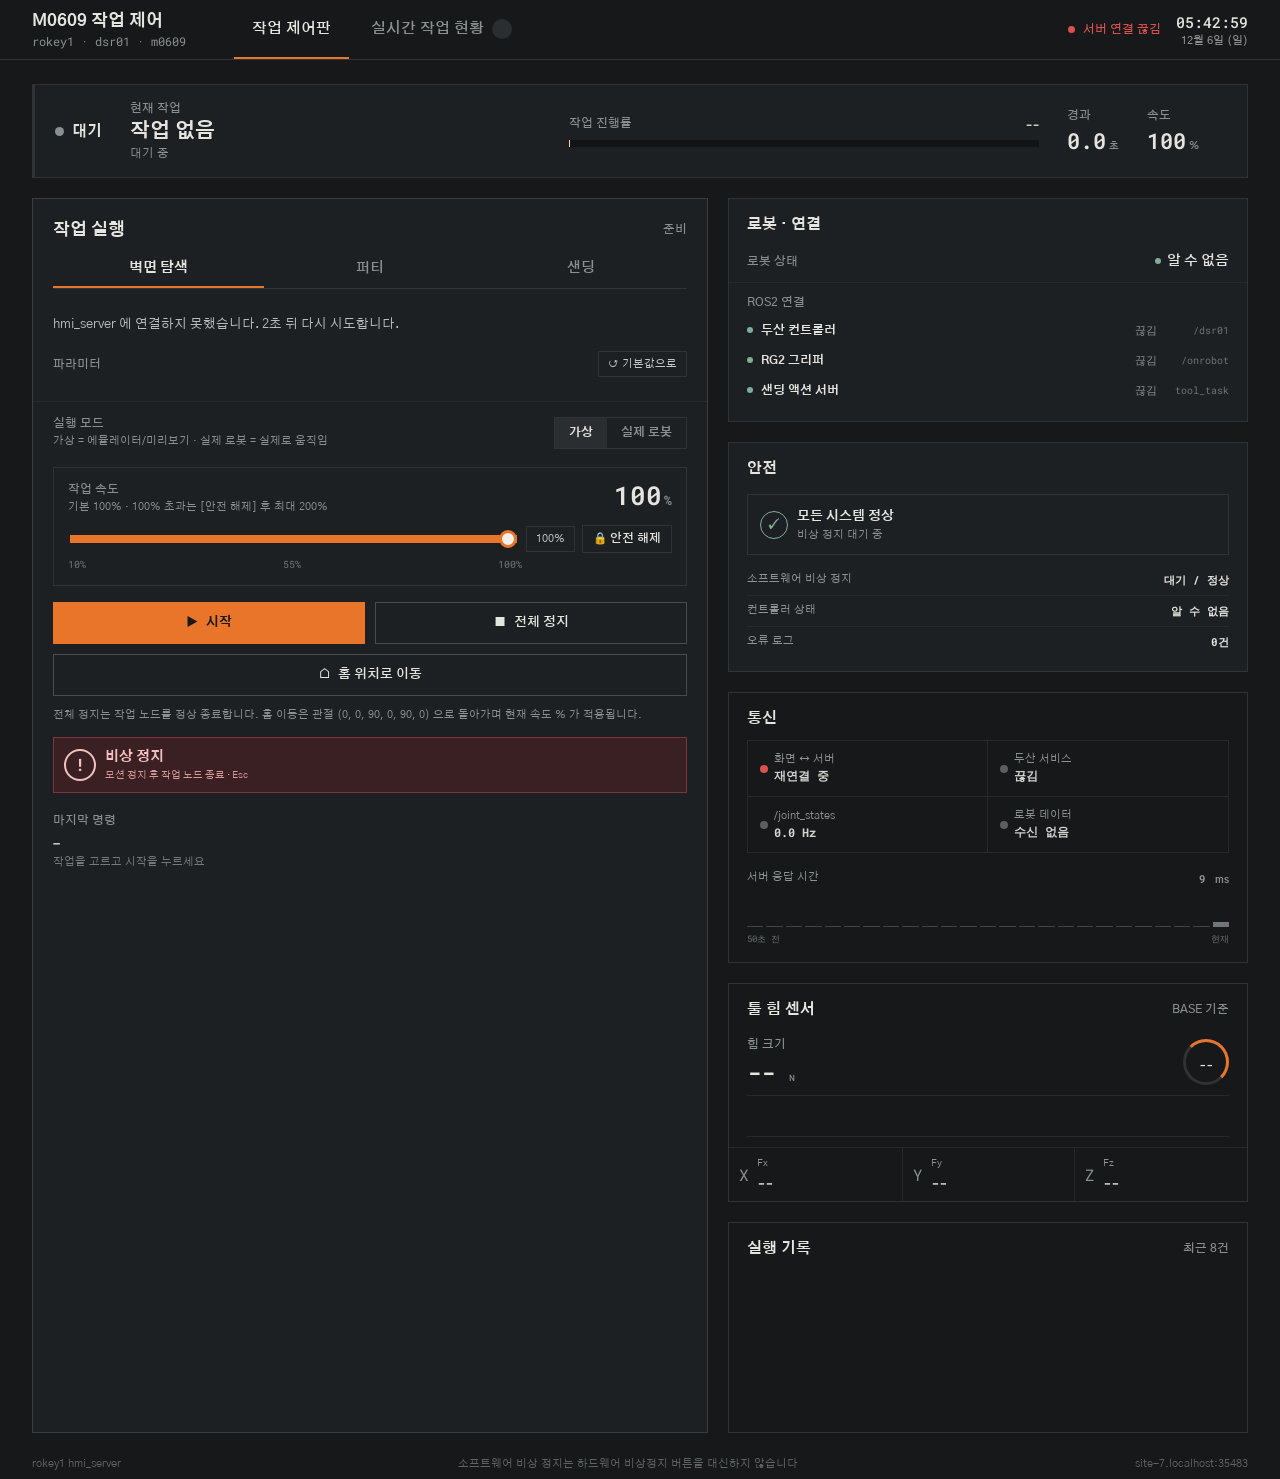
==== commit f49926b8: "hmi 개선" ====
--- a/협동-1_ROS2_자동화공정/ws_cobot_pjt/ws_dsr/src/rokey1/hmi/web/index.html
+++ b/협동-1_ROS2_자동화공정/ws_cobot_pjt/ws_dsr/src/rokey1/hmi/web/index.html
@@ -12,32 +12,41 @@
     <div class="app-shell">
       <header class="topbar">
         <div class="brand-block">
-          <div class="brand-mark"><span></span><span></span><span></span></div>
           <div>
-            <div class="eyebrow">ROKEY1 · 벽면 탐색 / 퍼티 / 샌딩</div>
-            <div class="brand-name">M0609 <b>/</b> ROS2 통합 제어 화면</div>
+            <div class="brand-name">M0609 작업 제어</div>
+            <div class="brand-sub">rokey1 · <span id="robotIdChip">dsr01 · m0609</span></div>
           </div>
         </div>
+        <nav class="page-tabs" id="pageTabs">
+          <button class="page-tab active" data-page="control" title="작업 선택·설정·실행 (단축키 1)">작업 제어판</button>
+          <button class="page-tab" data-page="monitor" title="TCP 작업 공간 + 실시간 로그 (단축키 2)">실시간 작업 현황<span class="page-badge" id="monitorBadge" hidden></span></button>
+        </nav>
         <div class="topbar-actions">
-          <div class="bridge-chip" id="bridgeChip"><span class="pulse-dot"></span> <span id="bridgeText">연결 중…</span></div>
-          <div class="top-clock"><span id="topClock">--:--:--</span><small id="topDate">KST</small></div>
-          <div class="operator-chip"><span class="operator-avatar">작업</span><span><b>작업자</b><small id="robotIdChip">dsr01 · m0609</small></span></div>
+          <div class="bridge-chip" id="bridgeChip"><span class="pulse-dot"></span><span id="bridgeText">연결 중…</span></div>
+          <div class="top-clock"><span id="topClock">--:--:--</span><small id="topDate"></small></div>
         </div>
       </header>
 
-      <main class="workspace">
-        <aside class="control-rail">
-          <div class="rail-header">
-            <div>
-              <div class="eyebrow orange" id="railStatus">HMI 서버 · 연결 끊김</div>
-              <h1>작업<br />제어판</h1>
-            </div>
-            <div class="rail-meta"><b>M0609</b><span>rokey1</span></div>
-          </div>
-
-          <!-- 01 상태 -->
+      <main class="workspace" id="workspace" data-page="control">
+        <div class="monitor-strip" id="monitorStrip">
+          <div class="ms-status"><i id="monDot"></i><b id="monStatus">대기</b></div>
+          <div class="ms-task"><span class="label">현재 작업</span><b id="monTask">작업 없음</b><small id="monSub">대기 중</small></div>
+          <div class="ms-progress"><div class="label-row"><span id="monProgressLabel">작업 진행률</span><b id="monProgressValue">--</b></div><div class="progress-track" id="monProgressTrack"><span id="monProgressBar" style="width:0%"></span><i style="left:0%"></i></div></div>
+          <div class="ms-metric"><span class="label">경과</span><b><em id="monElapsed">0.0</em><small>초</small></b></div>
+          <div class="ms-metric"><span class="label">속도</span><b><em id="monSpeed">100</em><small>%</small></b></div>
+          <div class="ms-metric"><span class="label">|F|</span><b><em id="monForce">--</em><small>N</small></b></div>
+          <div class="ms-actions">
+            <button class="action-btn stop" id="monStopBtn" title="실행 중인 모든 작업에 정지(SIGINT) 요청"><span>■</span> 전체 정지</button>
+            <button class="ms-estop" id="monEstopBtn" title="모션 즉시 정지 + 작업 노드 강제 종료 (Esc)"><span class="estop-ring">!</span><b id="monEstopLabel">비상 정지</b></button>
+          </div>
+        </div>
+
+        <aside class="control-rail page" id="pageControl">
+          <span id="railStatus" hidden></span>
+
+          <!-- 상태 -->
           <section class="module state-module">
-            <div class="module-head"><span class="module-index">01</span><span>현재 상태</span><span class="module-rule"></span><span class="tiny-status live">실시간</span></div>
+            <div class="module-head"><span>로봇 · 연결</span></div>
             <div class="state-hero">
               <div><span class="label">현재 작업</span><strong id="taskName">작업 없음</strong><span class="muted" id="taskSub">대기 중</span></div>
               <div class="status-stamp" id="statusStamp"><i></i><b id="statusText">대기</b></div>
@@ -59,9 +68,9 @@
             </div>
           </section>
 
-          <!-- 02 작업 실행 -->
+          <!-- 작업 실행 -->
           <section class="module control-module">
-            <div class="module-head"><span class="module-index">02</span><span>작업 실행</span><span class="module-rule"></span><span class="hot-tag" id="armedTag">준비</span></div>
+            <div class="module-head"><span>작업 실행</span><span class="hot-tag" id="armedTag">준비</span></div>
             <div class="task-tabs" id="groupTabs">
               <button class="task-tab active" data-group="navigation">벽면 탐색</button>
               <button class="task-tab" data-group="putty">퍼티</button>
@@ -69,20 +78,39 @@
             </div>
             <div class="task-list" id="taskList"></div>
             <p class="task-desc" id="taskDesc"></p>
+            <div class="param-head"><span class="label">파라미터</span><span class="param-head-note" id="paramChanged"></span><button class="mini-btn" id="resetParamsBtn" title="이 작업의 모든 입력값을 기본값으로 되돌립니다">↺ 기본값으로</button></div>
             <div class="param-grid" id="paramGrid"></div>
             <div class="mode-toggle">
-              <span class="label">실행 모드</span>
-              <div class="toggle-buttons"><button data-mode="virtual" class="mode-btn active">가상</button><button data-mode="real" class="mode-btn">실제 로봇</button></div>
+              <div><span class="label">실행 모드</span><small class="hint">가상 = 에뮬레이터/미리보기 · 실제 로봇 = 실제로 움직임</small></div>
+              <div class="toggle-buttons"><button data-mode="virtual" class="mode-btn active" title="DSR 에뮬레이터(가상) 또는 dry-run 으로 실행">가상</button><button data-mode="real" class="mode-btn" title="실제 M0609 를 움직입니다">실제 로봇</button></div>
             </div>
             <div class="real-warning" id="realWarning" hidden>실제 로봇 모드 · 로봇이 실제로 움직입니다. 주변을 확인하세요.</div>
-            <div class="action-row"><button class="action-btn start" id="startBtn"><span>▶</span> 시작</button><button class="action-btn stop" id="stopBtn"><span>■</span> 전체 정지</button></div>
-            <button class="estop-btn" id="estopBtn"><span class="estop-ring">!</span><span><b id="estopLabel">비상 정지</b><small>소프트웨어 정지 · 모션 정지 + 노드 종료 (Esc)</small></span><span class="estop-arrow">↗</span></button>
+
+            <!-- 속도 -->
+            <div class="speed-block" id="speedBlock">
+              <div class="speed-head">
+                <div><span class="label">작업 속도</span><small class="hint">기본 100% · 100% 초과는 [안전 해제] 후 최대 200%</small></div>
+                <b class="speed-value"><span id="speedValue">100</span><small>%</small></b>
+              </div>
+              <div class="speed-row">
+                <input type="range" id="speedRange" min="10" max="100" step="5" value="100" />
+                <button class="mini-btn" id="speedDefaultBtn" title="속도를 기본값 100% 로">100%</button>
+                <button class="unlock-btn" id="speedUnlockBtn" title="100% 를 넘는 속도(최대 200%) 사용을 허용합니다">🔒 안전 해제</button>
+              </div>
+              <div class="speed-scale"><span>10%</span><span id="speedMid">55%</span><span id="speedMax">100%</span></div>
+              <div class="speed-warning" id="speedWarning" hidden>안전 해제 상태 · 100% 초과 속도는 새로 시작하는 작업의 속도 값에 배율로 적용됩니다. 비상 정지 시 자동 잠금.</div>
+            </div>
+
+            <div class="action-row"><button class="action-btn start" id="startBtn" title="선택한 작업을 위 설정으로 시작"><span>▶</span> 시작</button><button class="action-btn stop" id="stopBtn" title="실행 중인 모든 작업에 정지(SIGINT) 요청"><span>■</span> 전체 정지</button></div>
+            <div class="action-row home-row"><button class="action-btn home" id="homeBtn" title="관절 홈 자세(0,0,90,0,90,0)로 이동 (homeset)"><span>⌂</span> 홈 위치로 이동</button></div>
+            <p class="hint action-hint">전체 정지는 작업 노드를 정상 종료합니다. 홈 이동은 관절 (0, 0, 90, 0, 90, 0) 으로 돌아가며 현재 속도 % 가 적용됩니다.</p>
+            <button class="estop-btn" id="estopBtn" title="모션 즉시 정지 + 작업 노드 강제 종료. 해제 전까지 새 작업 금지"><span class="estop-ring">!</span><span><b id="estopLabel">비상 정지</b><small>모션 정지 후 작업 노드 종료 · Esc</small></span></button>
             <div class="control-row"><div class="command-readout"><span class="label">마지막 명령</span><b id="lastCommand">—</b><small id="lastCommandSub">작업을 고르고 시작을 누르세요</small></div></div>
           </section>
 
-          <!-- 03 통신 -->
+          <!-- 통신 -->
           <section class="module comm-module">
-            <div class="module-head"><span class="module-index">03</span><span>통신 상태</span><span class="module-rule"></span><span class="tiny-status live">ROS2</span></div>
+            <div class="module-head"><span>통신</span></div>
             <div class="comm-grid">
               <div class="comm-cell"><span class="link-dot" id="dotBridge"></span><div><span>화면 ↔ 서버</span><b id="commBridge">끊김</b></div></div>
               <div class="comm-cell"><span class="link-dot" id="dotDsr"></span><div><span>두산 서비스</span><b id="commDsr">끊김</b></div></div>
@@ -94,9 +122,9 @@
             <div class="chart-scale"><span>50초 전</span><span>현재</span></div>
           </section>
 
-          <!-- 04 힘 센서 -->
+          <!-- 힘 센서 -->
           <section class="module sensor-module">
-            <div class="module-head"><span class="module-index">04</span><span>툴 힘 센서</span><span class="module-rule"></span><span class="tiny-status live">BASE 기준</span></div>
+            <div class="module-head"><span>툴 힘 센서</span><span class="tiny-status">BASE 기준</span></div>
             <div class="sensor-head">
               <div><span class="label">힘 크기</span><b><span id="forceValue">--</span> <small>N</small></b></div>
               <div class="force-ring"><span id="forceRing"></span><b id="forcePercent">--</b></div>
@@ -109,9 +137,9 @@
             </div>
           </section>
 
-          <!-- 05 안전 -->
+          <!-- 안전 -->
           <section class="module safety-module">
-            <div class="module-head"><span class="module-index">05</span><span>안전 상태</span><span class="module-rule"></span><span class="hot-tag">최우선</span></div>
+            <div class="module-head"><span>안전</span></div>
             <div class="safety-banner safe" id="safetyBanner"><span class="safety-symbol">✓</span><div><b id="safetyTitle">모든 시스템 정상</b><small id="safetyDetail">비상 정지 대기 중</small></div></div>
             <div class="safety-list">
               <div><span>소프트웨어 비상 정지</span><b class="safe-text" id="safetyEstop">대기 / 정상</b></div>
@@ -120,29 +148,26 @@
             </div>
           </section>
 
-          <!-- 06 실행 기록 -->
+          <!-- 실행 기록 -->
           <section class="module history-module">
-            <div class="module-head"><span class="module-index">06</span><span>실행 기록</span><span class="module-rule"></span><span class="tiny-status">최근 8건</span></div>
+            <div class="module-head"><span>실행 기록</span><span class="tiny-status">최근 8건</span></div>
             <div class="run-list" id="runList"></div>
           </section>
         </aside>
 
-        <section class="operations-stage">
+        <section class="operations-stage page" id="operationsStage">
           <div class="stage-heading">
-            <div><div class="eyebrow orange">실시간 로봇 데이터</div><h2>실시간 작업 현황 <span>//</span> M0609</h2></div>
-            <div class="stage-actions"><span class="stage-state"><i></i><b id="stageState">대기</b></span><button class="icon-btn" title="로그 지우기" id="clearBtn">⌫</button><button class="icon-btn" title="화면 확대" id="focusBtn">⛶</button></div>
+            <div><h2>실시간 작업 현황 <span>M0609</span></h2></div>
+            <div class="stage-actions"><div class="layout-toggle" title="실시간 작업 현황과 로그 배치"><span>화면 배치</span><button class="layout-btn active" data-layout="stack" title="작업 현황 위 / 로그 아래">▤ 위·아래</button><button class="layout-btn" data-layout="split" title="작업 현황 왼쪽 / 로그 오른쪽 (둘 다 크게)">▥ 좌·우</button></div><span class="stage-state"><i></i><b id="stageState">대기</b></span><button class="icon-btn" title="로그 지우기" id="clearBtn">⌫</button><button class="icon-btn" title="화면 확대" id="focusBtn">⛶</button></div>
           </div>
 
           <div class="simulation-card" id="simulationCard">
             <div class="sim-topline">
-              <div class="sim-title"><span class="sim-live-dot"></span><span>TCP 작업 공간</span><small>get_current_posx · BASE 기준 · mm</small></div>
+              <div class="sim-title"><span>TCP 작업 공간</span><small>joint_states · get_current_posx · BASE 기준</small></div>
               <div class="mission-id"><span>실행</span><b id="runIdValue">—</b><span class="sep">|</span><span>단계</span><b id="stageValue">—</b></div>
             </div>
             <div class="sim-content">
-              <div class="viz-grid">
-                <div class="viz-panel"><div class="map-corner tl">위에서 본 모습 · X / Y</div><svg id="topView" viewBox="-1000 -1000 2000 2000" preserveAspectRatio="xMidYMid meet"></svg></div>
-                <div class="viz-panel"><div class="map-corner tl">옆에서 본 모습 · X / Z</div><svg id="sideView" viewBox="-1000 -1300 2000 1600" preserveAspectRatio="xMidYMid meet"></svg></div>
-              </div>
+              <div class="viz-arm"><div class="map-corner tl">로봇 자세 · 오른쪽 앞 위에서 본 모습</div><div class="map-corner br">X·Y·Z mm · 각도 deg</div><svg id="armView" preserveAspectRatio="xMidYMid meet"></svg></div>
               <div class="sim-side">
                 <div class="telemetry-block"><span class="label">위치 (mm)</span><div class="position-values three"><div><b id="posX">--</b><small>X</small></div><div><b id="posY">--</b><small>Y</small></div><div><b id="posZ">--</b><small>Z</small></div></div></div>
                 <div class="telemetry-block"><span class="label">자세 (deg)</span><div class="position-values three"><div><b id="rotA">--</b><small>A</small></div><div><b id="rotB">--</b><small>B</small></div><div><b id="rotC">--</b><small>C</small></div></div></div>
@@ -160,8 +185,8 @@
 
           <div class="event-console">
             <div class="console-head">
-              <div><div class="eyebrow orange">노드 출력 · 실시간</div><h3>실시간 로그 <span id="logCount">00</span></h3></div>
-              <div class="console-tools"><button class="console-filter active" data-filter="ALL">전체</button><button class="console-filter" data-filter="INFO">정보</button><button class="console-filter" data-filter="WARN">경고</button><button class="console-filter" data-filter="ERROR">오류</button><span class="console-divider"></span><label class="auto-scroll"><input type="checkbox" id="autoScroll" checked /> 자동 스크롤</label></div>
+              <div><h3>실시간 로그 <span id="logCount">00</span></h3></div>
+              <div class="console-tools"><button class="console-filter active" data-filter="ALL">전체</button><button class="console-filter" data-filter="INFO">정보</button><button class="console-filter" data-filter="WARN">경고</button><button class="console-filter" data-filter="ERROR">오류</button><span class="console-divider"></span><label class="auto-scroll"><input type="checkbox" id="autoScroll" checked /> 자동 스크롤</label><label class="auto-scroll" title="경고·오류 로그가 오면 화면에 팝업으로 띄움"><input type="checkbox" id="alertPopup" checked /> 경고 팝업</label></div>
             </div>
             <div class="console-table-head"><span>시간</span><span>종류</span><span>출처</span><span>내용</span><span>상태</span></div>
             <div class="console-log" id="consoleLog"></div>
@@ -177,9 +202,10 @@
           </div>
         </section>
       </main>
-      <footer class="app-footer"><span>M0609 ROS2 통합 제어 <b>·</b> rokey1 hmi_server</span><span>소프트웨어 비상 정지는 하드웨어 비상정지 버튼을 대신하지 않습니다</span><span id="footerHost">—</span></footer>
+      <footer class="app-footer"><span>rokey1 hmi_server</span><span>소프트웨어 비상 정지는 하드웨어 비상정지 버튼을 대신하지 않습니다</span><span id="footerHost">—</span></footer>
     </div>
     <div class="toast" id="toast" hidden></div>
+    <div class="alert-stack" id="alertStack" aria-live="assertive"><div id="alertList"></div><button class="alert-clear" id="alertClear" hidden>경고 팝업 모두 닫기</button></div>
     <script type="module" src="main.js"></script>
   </body>
 </html>
--- a/협동-1_ROS2_자동화공정/ws_cobot_pjt/ws_dsr/src/rokey1/hmi/web/hmi.css
+++ b/협동-1_ROS2_자동화공정/ws_cobot_pjt/ws_dsr/src/rokey1/hmi/web/hmi.css
@@ -147,3 +147,488 @@
 .joint-row{font-size:9px}
 .position-values small{font-size:8px}
 .operator-avatar{font-family:var(--sans);font-size:8px}
+
+/* =====================================================================
+   글자 크기 확대 (전체적으로 약 1.3배) · 아래 규칙이 위 크기를 덮어씀
+   ===================================================================== */
+html,body{font-size:14px}
+.eyebrow{font-size:11px}
+.brand-name{font-size:18px}
+.bridge-chip{font-size:11px;height:32px}
+.top-clock{font-size:16px}.top-clock small{font-size:10px}
+.operator-chip b{font-size:11px}.operator-chip small{font-size:10px}.operator-avatar{width:34px;height:34px;font-size:10px}
+.rail-header h1{font-size:28px}.rail-meta{font-size:13px}.rail-meta b{font-size:17px}.rail-meta span{font-size:11px}
+.module-head{min-height:36px;font-size:12.5px}.module-index{font-size:12px}
+.tiny-status,.hot-tag{font-size:10px}
+.label,.label-row span,.mode-line>.label,.slider-wrap .label-row span{font-size:11px}
+.state-hero strong{font-size:20px}.muted{font-size:11px}
+.status-stamp{font-size:11px;padding:8px 10px}
+.label-row b{font-size:12px}.progress-track{height:7px}
+.metric>span{font-size:10.5px}.metric b{font-size:19px}.metric small{font-size:10px}
+.mode-value{font-size:12px}
+.device-row b{font-size:12px;min-width:110px}.device-row small{font-size:11px}.device-row .link-icon{font-size:9.5px;min-width:56px}
+.action-btn{height:38px;font-size:13px}.action-btn span{font-size:12px}
+.estop-btn{height:60px}.estop-btn b{font-size:14px}.estop-btn small{font-size:10px}.estop-ring{width:32px;height:32px;font-size:17px}
+.command-readout b{font-size:12px}.command-readout small{font-size:10.5px}
+.mode-btn{height:30px;font-size:12px;padding:0 14px}
+.comm-cell span:not(.link-dot){font-size:10.5px}.comm-cell b{font-size:11.5px}.link-dot{width:8px;height:8px}
+.latency-head span{font-size:10.5px}.latency-head b{font-size:15px}.latency-head small{font-size:10px}.chart-scale{font-size:9px}
+.sensor-head b{font-size:23px}.force-ring{width:46px;height:46px}.force-ring b{font-size:11px}
+.sensor-reading span:not(.sensor-icon){font-size:10px}.sensor-reading b{font-size:13px}
+.safety-banner b{font-size:12.5px}.safety-banner small{font-size:11px}.safety-symbol{width:28px;height:28px}
+.safety-list>div{font-size:11px;padding:7px 0}.safety-list span{font-size:11px}.safety-list b{font-size:11px}
+.task-tabs{margin-bottom:10px}.task-tab{height:36px;font-size:13px}
+.task-list{gap:6px}.task-item{height:36px;padding:0 10px}.task-item b{font-size:12.5px}.task-item small{font-size:10px}
+.task-desc{font-size:12px;line-height:1.55;color:#b5bab9}
+.param-field>span,.pf-label{font-size:11.5px}
+.param-field input[type=text],.param-field input[type=number],.param-field select,.stdin-bar select,.stdin-bar input{height:30px;font-size:12px}
+.real-warning{font-size:11.5px;padding:8px 10px}
+.run-item{font-size:11px;grid-template-columns:34px 1fr auto 44px 22px;padding:6px 0}.run-item button{font-size:10px;height:20px}
+.stage-heading h2{font-size:28px}.stage-state{font-size:11.5px;height:34px}.icon-btn{width:34px;height:34px;font-size:18px}
+.sim-title{font-size:12.5px}.sim-title small{font-size:10px}
+.mission-id{font-size:10.5px}.mission-id b{font-size:12.5px}
+.map-corner{font-size:11px}
+.sim-content{grid-template-columns:minmax(0,1fr) 230px}
+.position-values.three b{font-size:15px}.position-values small{font-size:10px}
+.joint-row{font-size:11px;grid-template-columns:22px 1fr 52px}
+.telemetry-foot{font-size:10.5px}.footer-stat{font-size:11px}.sim-hint{font-size:10.5px}.sim-footer{height:44px}
+.viz-panel .lbl{font-size:54px}
+.console-head h3{font-size:19px}.console-head h3 span{font-size:13px}
+.console-table-head,.log-row{grid-template-columns:82px 62px 120px 1fr 74px}
+.console-table-head{height:30px;font-size:11px}
+.log-row{min-height:30px;font-size:12px}.log-type,.log-state{font-size:11px}
+.console-filter,.filter-btn{font-size:11.5px;padding:6px 11px}
+.auto-scroll{font-size:11px}
+.stdin-bar{grid-template-columns:86px 190px 1fr auto auto auto}.stdin-label{font-size:11px}
+.console-footer{font-size:11px}
+.app-footer{height:30px;font-size:10.5px}
+.toast{font-size:13px}
+.workspace{grid-template-columns:410px minmax(0,1fr)}
+@media (max-width:1300px){.workspace{grid-template-columns:380px minmax(0,1fr)}.sim-content{grid-template-columns:minmax(0,1fr) 200px}}
+
+/* ===== 설명 / 기본값 ===== */
+.hint{display:block;color:#8a9190;font-size:10.5px;line-height:1.45;margin-top:3px;font-weight:400;letter-spacing:0}
+.action-hint{margin:0 12px 10px}
+.param-head{display:flex;align-items:center;gap:8px;margin:2px 12px 6px}
+.param-head-note{font-size:10.5px;color:#7d8483;margin-left:auto}
+.param-head-note.changed{color:var(--orange)}
+.mini-btn{border:1px solid #555a5b;background:#2b2e30;color:#c9cdcb;font-size:11px;height:26px;padding:0 9px;cursor:pointer;white-space:nowrap}
+.mini-btn:hover{border-color:var(--orange);color:var(--orange)}
+.param-grid{max-height:340px;gap:9px 10px}
+.param-field{gap:4px}
+.param-field.bool{flex-direction:column;align-items:stretch;justify-content:flex-start;height:auto;padding:6px 8px;border:1px solid #3d4243}
+.pf-row{display:flex;align-items:center;justify-content:space-between;gap:6px;min-height:20px}
+.pf-label{color:#a3a9a8;letter-spacing:0;white-space:nowrap;overflow:hidden;text-overflow:ellipsis}
+.param-field.changed .pf-label{color:var(--orange)}
+.param-field.changed .pf-label:after{content:' ●';font-size:8px;vertical-align:middle}
+.param-field.changed input,.param-field.changed select{border-color:#875622}
+.pf-help{color:#7f8786;font-size:10px;line-height:1.4}
+.pf-help em{font-style:normal;color:#a7aeac;font-family:var(--mono);font-size:10px}
+.pf-help em.scale-tag{color:var(--blue)}
+.switch{width:34px;height:18px}.switch span{border-radius:9px}.switch span:before{width:14px;height:14px}
+.switch input:checked+span:before{transform:translateX(16px)}
+.mode-toggle{gap:10px}
+
+/* ===== 속도 ===== */
+.speed-block{margin:0 12px 12px;padding:10px 11px;border:1px solid #444a4b;background:#25292b}
+.speed-block.unlocked{border-color:#9f3f42;background:#2e2224}
+.speed-head{display:flex;justify-content:space-between;align-items:flex-start;gap:10px}
+.speed-value{font-family:var(--mono);font-size:26px;color:var(--orange);line-height:1}
+.speed-value small{font-size:13px;margin-left:2px;color:var(--muted)}
+.speed-block.over .speed-value{color:var(--red)}
+.speed-row{display:flex;align-items:center;gap:7px;margin-top:9px}
+.speed-row input[type=range]{flex:1;min-width:0;-webkit-appearance:none;appearance:none;height:8px;background:linear-gradient(90deg,var(--orange) var(--fill,100%),#111315 var(--fill,100%));outline:none;cursor:pointer}
+.speed-block.over input[type=range]{background:linear-gradient(90deg,var(--red) var(--fill,100%),#111315 var(--fill,100%))}
+.speed-row input[type=range]::-webkit-slider-thumb{-webkit-appearance:none;width:18px;height:18px;border-radius:50%;background:#f1f0eb;border:3px solid var(--orange)}
+.speed-row input[type=range]::-moz-range-thumb{width:14px;height:14px;border-radius:50%;background:#f1f0eb;border:3px solid var(--orange)}
+.unlock-btn{border:1px solid #875622;background:#3e311e;color:#ffb66d;font-size:11.5px;font-weight:700;height:28px;padding:0 10px;cursor:pointer;white-space:nowrap}
+.unlock-btn.active{border-color:#c0484c;background:#a8252b;color:#fff}
+.unlock-btn:disabled{opacity:.4;cursor:not-allowed}
+.speed-scale{display:flex;justify-content:space-between;font-family:var(--mono);font-size:10px;color:#6f7776;margin-top:5px;padding-right:150px}
+.speed-warning{margin-top:8px;color:#ff9b9d;font-size:11px;line-height:1.45}
+
+/* ===== 홈 버튼 ===== */
+.control-module .action-row.home-row{padding-top:0}
+.action-btn.home{background:#1f3530;color:#8ff0cf;border-color:#3d735f}
+.action-btn.home:hover{border-color:var(--green)}
+
+/* ===== 화면 배치 (위·아래 / 좌·우) ===== */
+.layout-toggle{display:flex;align-items:center;border:1px solid #555a5a;height:34px}
+.layout-toggle>span{font-size:11px;color:#8e9494;padding:0 9px}
+.layout-btn{height:100%;border:0;border-left:1px solid #555a5a;background:#2a2d2f;color:#a9afad;font-size:11.5px;font-weight:700;padding:0 11px;cursor:pointer}
+.layout-btn.active{background:var(--orange);color:#1b1c1d}
+.operations-stage.layout-split{display:grid;grid-template-columns:minmax(0,1.1fr) minmax(0,1fr);grid-template-rows:auto minmax(0,1fr);column-gap:12px;row-gap:12px;align-items:stretch}
+.operations-stage.layout-split>.stage-heading{grid-column:1 / -1}
+.layout-split .simulation-card,.layout-split .event-console{height:calc(100vh - 205px);min-height:600px}
+.layout-split .sim-content{grid-template-columns:minmax(0,1fr) 210px}
+.layout-split .viz-grid{grid-template-columns:1fr;grid-template-rows:1fr 1fr}
+.layout-split .viz-panel svg{min-height:200px}
+.layout-split .event-console .console-log{flex:1;max-height:none;min-height:0}
+.layout-split .console-table-head,.layout-split .log-row{grid-template-columns:76px 56px 100px 1fr 64px}
+.layout-split .log-row{align-items:start;padding-top:6px;padding-bottom:6px}
+.layout-split .log-message{white-space:pre-wrap;word-break:break-all;overflow:visible}
+.layout-split .stdin-bar{grid-template-columns:80px 140px 1fr auto auto auto}
+.layout-split .console-head{flex-wrap:wrap;gap:8px}
+
+/* ===== 경고 / 오류 팝업 (로그 원문) ===== */
+.alert-stack{position:fixed;top:86px;right:24px;z-index:120;width:min(560px,calc(100vw - 48px));display:flex;flex-direction:column;gap:8px;pointer-events:none}
+#alertList{display:flex;flex-direction:column;gap:8px}
+.alert-pop,.alert-clear{pointer-events:auto}
+.alert-pop{border:1px solid #875622;border-left:5px solid var(--amber);background:#2f2a1f;box-shadow:0 10px 28px rgba(0,0,0,.5);animation:popin .2s ease-out}
+.alert-pop.error{border-color:#9f3f42;border-left-color:var(--red);background:#3a2224}
+.alert-head{display:flex;align-items:center;gap:8px;padding:9px 10px 6px}
+.alert-icon{width:22px;height:22px;border-radius:50%;display:grid;place-items:center;font-weight:800;font-size:12px;background:var(--amber);color:#1b1c1d}
+.alert-pop.error .alert-icon{background:var(--red);color:#fff}
+.alert-head b{font-size:14px;color:var(--amber)}
+.alert-pop.error .alert-head b{color:#ff9b9d}
+.alert-src{font-size:12px;color:#c9cdcb;overflow:hidden;white-space:nowrap;text-overflow:ellipsis}
+.alert-count{font-family:var(--mono);font-size:12px;color:var(--orange)}
+.alert-head time{margin-left:auto;font-family:var(--mono);font-size:11px;color:#8e9494}
+.alert-close{border:0;background:none;color:#c9cdcb;font-size:14px;cursor:pointer;padding:0 2px}
+.alert-close:hover{color:#fff}
+.alert-raw{margin:0 10px;padding:8px 10px;max-height:180px;overflow:auto;background:#151718;border:1px solid #3d4243;color:#f1f0eb;font-family:var(--mono);font-size:12px;line-height:1.5;white-space:pre-wrap;word-break:break-all}
+.alert-foot{display:flex;align-items:center;gap:6px;padding:7px 10px 9px;font-size:10.5px;color:#8e9494}
+.alert-foot span{margin-right:auto}
+.alert-foot button{border:1px solid #555a5b;background:#2b2e30;color:#c9cdcb;font-size:11px;height:24px;padding:0 9px;cursor:pointer}
+.alert-foot button:hover{border-color:var(--orange);color:var(--orange)}
+.alert-clear{align-self:flex-end;border:1px solid #555a5b;background:#232628;color:#c9cdcb;font-size:11.5px;height:28px;padding:0 12px;cursor:pointer}
+.toast.info{border-color:#3d735f;background:#1f3530;color:#c8f5e4}
+@keyframes popin{from{opacity:0;transform:translateX(16px)}to{opacity:1;transform:none}}
+
+/* =====================================================================
+   페이지 분리 : 1) 작업 제어판  2) 실시간 작업 현황 // M0609
+   ===================================================================== */
+.page-tabs{display:flex;gap:6px;margin:0 auto 0 36px}
+.page-tab{position:relative;display:flex;align-items:center;gap:8px;height:42px;padding:0 20px;border:1px solid #555a5b;background:#2a2d2f;color:#a9afad;font-size:15px;font-weight:800;letter-spacing:.02em;cursor:pointer}
+.page-tab:hover{color:var(--text);border-color:var(--orange)}
+.page-tab.active{background:var(--orange);border-color:var(--orange);color:#1b1c1d}
+.page-tab-num{font-family:var(--mono);font-size:11px;width:20px;height:20px;display:grid;place-items:center;border:1px solid currentColor;opacity:.75}
+.page-badge{min-width:20px;height:20px;padding:0 5px;border-radius:10px;background:var(--green);color:#10201b;font-family:var(--mono);font-size:11px;display:grid;place-items:center}
+.page-tab.active .page-badge{background:#1b1c1d;color:var(--green)}
+
+.workspace .page{display:none}
+.workspace[data-page="control"],.workspace[data-page="monitor"]{grid-template-columns:minmax(0,1fr)}
+.workspace[data-page="control"] #pageControl{display:grid}
+.workspace[data-page="monitor"] #operationsStage{display:flex}
+.workspace[data-page="monitor"] #operationsStage.layout-split{display:grid}
+
+/* --- 1) 작업 제어판 : 작업 실행(왼쪽 넓게) + 상태 모듈(오른쪽 2열) --- */
+#pageControl{position:static;max-height:none;overflow:visible;padding:0;
+  grid-template-columns:minmax(0,1.35fr) minmax(0,1fr) minmax(0,1fr);
+  grid-template-areas:"head head head" "ctrl state safety" "ctrl comm sensor" "ctrl hist hist";
+  grid-auto-rows:auto;gap:14px;align-items:start}
+#pageControl>.rail-header{grid-area:head}
+#pageControl>.state-module{grid-area:state}
+#pageControl>.control-module{grid-area:ctrl}
+#pageControl>.comm-module{grid-area:comm}
+#pageControl>.sensor-module{grid-area:sensor}
+#pageControl>.safety-module{grid-area:safety}
+#pageControl>.history-module{grid-area:hist}
+#pageControl .task-list{grid-template-columns:repeat(3,1fr)}
+#pageControl .param-grid{grid-template-columns:repeat(3,minmax(0,1fr));max-height:none}
+#pageControl .run-list{max-height:260px}
+@media (max-width:1400px){
+  #pageControl{grid-template-columns:minmax(0,1.3fr) minmax(0,1fr);
+    grid-template-areas:"head head" "ctrl state" "ctrl safety" "ctrl comm" "ctrl sensor" "hist hist"}
+  #pageControl .param-grid{grid-template-columns:repeat(2,minmax(0,1fr))}
+}
+
+/* --- 2) 실시간 작업 현황 : 상단 상태 바 (정지 / 비상 정지 포함) --- */
+.monitor-strip{display:grid;grid-template-columns:auto minmax(160px,1.2fr) minmax(180px,1.3fr) auto auto auto auto;align-items:center;gap:18px;padding:10px 14px;background:var(--panel);border:1px solid #4a4e50;border-left:4px solid var(--orange)}
+.monitor-strip.alert{border-left-color:var(--red);background:#3a2224}
+.ms-status{display:flex;align-items:center;gap:8px;font-family:var(--mono);font-size:14px;font-weight:700}
+.ms-status i{width:11px;height:11px;border-radius:50%;background:var(--muted)}
+.ms-task{min-width:0}
+.ms-task b{display:block;font-size:17px;margin:3px 0 2px;white-space:nowrap;overflow:hidden;text-overflow:ellipsis}
+.ms-task small{display:block;color:var(--muted);font-size:11px;white-space:nowrap;overflow:hidden;text-overflow:ellipsis}
+.ms-progress .progress-track{margin-top:8px}
+.ms-metric b{display:flex;align-items:baseline;gap:3px;font-family:var(--mono);font-size:19px;margin-top:3px}
+.ms-metric em{font-style:normal}
+.ms-metric small{font-size:10px;color:var(--muted);font-family:var(--sans)}
+.ms-actions{display:flex;gap:8px}
+.ms-actions .action-btn{flex:none;padding:0 14px;height:44px}
+.ms-estop{display:flex;align-items:center;gap:9px;height:44px;padding:0 16px;border:1px solid #9f3f42;background:linear-gradient(90deg,#522127,#3a2224);color:#ff9b9d;font-size:14px;font-weight:800;cursor:pointer}
+.ms-estop:hover{background:#682a2d}
+.ms-estop.triggered{background:#a8252b;color:#fff;animation:alertflash 1s infinite}
+.ms-estop .estop-ring{width:28px;height:28px;font-size:15px}
+.layout-split .simulation-card,.layout-split .event-console{height:calc(100vh - 290px);min-height:560px}
+.operations-stage.layout-split>.monitor-strip{grid-column:1 / -1}
+@media (max-width:1400px){.monitor-strip{grid-template-columns:auto minmax(140px,1fr) minmax(160px,1fr) auto auto;}.monitor-strip .ms-metric:nth-of-type(6){display:none}.ms-actions{grid-column:1 / -1;justify-content:flex-end}}
+
+/* =====================================================================
+   톤 정리 (2026-11-16)
+   - 포인트 컬러: 주황(선택·주요 동작) 1가지 + 빨강(위험) 1가지
+   - 초록/노랑은 상태 점·상태 글자에만 채도를 낮춰 사용, 파랑은 회색으로 대체
+   - 발광 그림자·그라데이션·깜빡임 제거, 트랜지션은 0.15s 만
+   ===================================================================== */
+:root{
+  --bg:#16181a;--panel:#1d2022;--panel-2:#23272a;--panel-3:#2a2e31;
+  --line:#2f3336;--line-soft:#272a2d;
+  --text:#e6e4df;--muted:#8a908f;--dim:#5e6462;
+  --orange:#e8752a;--orange-2:#ef8a45;--red:#dc5050;
+  --green:#7fae95;--amber:#d2a35a;--blue:#9aa2a4;
+}
+body{background:var(--bg);background-image:none}
+*{letter-spacing:normal!important}
+*:not(.focused):not(.alert-pop):not(.toast){box-shadow:none!important}
+.alert-pop,.toast{box-shadow:0 6px 20px rgba(0,0,0,.35)!important}
+.pulse-dot,.sim-live-dot,.log-row,.estop-btn.triggered,.ms-estop.triggered{animation:none!important}
+button,.task-item,.page-tab,.task-tab,.mode-btn,.layout-btn,.console-filter,input,select{transition:background-color .15s ease,border-color .15s ease,color .15s ease}
+.alert-pop{animation-duration:.15s}
+
+/* --- 상단바 --- */
+.topbar{height:60px;background:var(--bg);border-bottom:1px solid var(--line);padding:0 32px}
+.brand-name{font-size:17px;font-weight:700;margin:0}
+.brand-sub{font-size:12px;color:var(--muted);margin-top:2px;font-family:var(--mono)}
+.page-tabs{gap:4px;margin-left:48px;align-self:stretch}
+.page-tab{height:100%;padding:0 18px;border:0;border-bottom:2px solid transparent;background:none;color:var(--muted);font-size:15px;font-weight:600}
+.page-tab:hover{color:var(--text);border-color:transparent;border-bottom-color:var(--line)}
+.page-tab.active{background:none;color:var(--text);border-bottom-color:var(--orange)}
+.page-badge{background:var(--panel-3);color:var(--text);font-weight:600}
+.page-tab.active .page-badge{background:var(--panel-3);color:var(--text)}
+.bridge-chip{border:0;padding:0;height:auto;gap:8px;font-size:12px;font-weight:500;color:var(--muted)}
+.bridge-chip .pulse-dot{width:7px;height:7px;background:var(--green)}
+.bridge-chip.down{color:var(--red)}.bridge-chip.down .pulse-dot{background:var(--red)}
+.top-clock{font-size:15px;font-weight:500}.top-clock small{font-size:11px;font-family:var(--sans);margin-top:2px}
+
+/* --- 전체 여백 --- */
+.workspace{padding:24px 32px 16px;gap:20px}
+#pageControl{gap:20px}
+.operations-stage{gap:16px}
+
+/* --- 공통 상태 바 (두 페이지 위) --- */
+.monitor-strip{padding:16px 20px;gap:28px;background:var(--panel);border:1px solid var(--line);border-left:3px solid var(--line)}
+.monitor-strip.alert{border-left-color:var(--red);background:#2a1d1f}
+.ms-status{font-family:var(--sans);font-size:15px;font-weight:700}
+.ms-status i{width:9px;height:9px}
+.ms-task .label{font-size:12px}
+.ms-task b{font-size:20px;font-weight:700}
+.ms-task small{font-size:12px}
+.ms-metric .label{font-size:12px}
+.ms-metric b{font-size:22px;font-weight:600}
+.ms-progress .label-row b{color:var(--text)}
+.workspace[data-page="control"] .ms-actions{display:none}
+.workspace[data-page="control"] .monitor-strip{grid-template-columns:auto minmax(200px,1.4fr) minmax(220px,1.6fr) auto auto auto}
+
+/* --- 모듈: 번호·색 막대 없이, 얇은 선 + 톤 차이 --- */
+.module{background:var(--panel);border:1px solid var(--line)}
+.module:before{display:none}
+.module-head{min-height:0;padding:16px 18px 6px;border-bottom:0;font-size:15px;font-weight:700;color:var(--text);gap:10px}
+.module-head>span:first-child{flex:1}
+.tiny-status,.hot-tag{font-family:var(--sans);font-size:12px;font-weight:500;color:var(--muted);border:0;padding:0}
+/* 보조 모듈(오른쪽)은 한 단계 가볍게 */
+#pageControl>.comm-module,#pageControl>.sensor-module,#pageControl>.history-module{background:transparent}
+/* 로봇·연결 모듈: 현재 작업/진행률/경과는 위 상태 바에 있으므로 중복 숨김 */
+.state-module .state-hero,.state-module .progress-row,.state-module .metric-grid{display:none}
+.mode-line{padding:12px 18px;border-bottom:1px solid var(--line-soft)}
+.mode-value{font-family:var(--sans);font-size:14px;font-weight:600;color:var(--text)}
+.mode-value span{background:var(--green)}
+.mode-value.bad{color:var(--red)}
+.device-list{padding:12px 18px 16px}
+.device-row{padding:7px 0}
+.device-row .led{background:var(--green)}
+.device-row small{color:var(--muted)}
+.device-row.offline small{color:var(--red)}
+.label,.label-row span,.mode-line>.label{font-size:12px;font-weight:500;color:var(--muted)}
+
+/* --- 작업 실행 (주 모듈) --- */
+.control-module{border-color:#3a3e41}
+.control-module .module-head{font-size:17px;padding:20px 20px 10px}
+.task-tabs{margin:0 20px 12px;border:0;border-bottom:1px solid var(--line);gap:0}
+.task-tab{background:none;border:0!important;border-bottom:2px solid transparent!important;color:var(--muted);height:38px;font-size:14px;font-weight:600}
+.task-tab:hover{color:var(--text)}
+.task-tab.active{background:none;color:var(--text);border-bottom-color:var(--orange)!important}
+.task-list{margin:0 20px;gap:8px}
+.task-item{background:var(--panel-2);border:1px solid var(--line);color:var(--text);height:40px}
+.task-item:hover{border-color:#4a4f52}
+.task-item.active{background:var(--panel-3);border-color:var(--orange);color:var(--text)}
+.task-item small{color:var(--muted)}
+.task-desc{margin:14px 20px 12px;font-size:13px;color:#b9bdbb}
+.param-head{margin:4px 20px 8px}
+.param-grid{margin:0 20px 16px;gap:14px 14px}
+.pf-label{color:#c4c8c6;font-weight:500}
+.param-field.changed .pf-label{color:var(--orange)}
+.pf-help{color:var(--muted)}
+.pf-help em{color:#a9aeac}
+.pf-help em.scale-tag{color:var(--orange)}
+.param-field input[type=text],.param-field input[type=number],.param-field select,.stdin-bar select,.stdin-bar input{background:var(--bg);border-color:var(--line)}
+.param-field.bool{border-color:var(--line)}
+.mode-toggle{padding:14px 20px;border-top:1px solid var(--line-soft)}
+.toggle-buttons{border:1px solid var(--line)}
+.mode-btn{background:transparent;color:var(--muted)}
+.mode-btn.active{background:var(--panel-3);color:var(--text)}
+.mode-btn[data-mode="real"].active{background:#3a2022;color:#f2b3b3}
+.real-warning{margin:0 20px 12px;border-color:#6e3436;background:#2a1d1f;color:#f2b3b3;font-weight:500}
+.speed-block{margin:4px 20px 16px;padding:14px;background:transparent;border:1px solid var(--line)}
+.speed-block.unlocked{border-color:#6e3436;background:#241a1c}
+.speed-value{color:var(--text);font-weight:600}
+.unlock-btn{background:transparent;border-color:var(--line);color:var(--text);font-weight:600}
+.unlock-btn:hover{border-color:#6e3436;color:#f2b3b3}
+.unlock-btn.active{background:var(--red);border-color:var(--red);color:#fff}
+.control-module .action-row{padding:0 20px 10px;gap:10px}
+.action-btn{background:transparent;border:1px solid #474c4f;color:var(--text);font-weight:600;height:42px}
+.action-btn:hover{border-color:#6a7073}
+.action-btn.start{background:var(--orange);border-color:var(--orange);color:#17191b;font-weight:700}
+.action-btn.start:hover{background:var(--orange-2);border-color:var(--orange-2)}
+.action-btn.home{background:transparent;color:var(--text);border-color:#474c4f}
+.action-btn.home:hover{border-color:#6a7073}
+.action-btn:disabled{opacity:.35}
+.action-hint{margin:2px 20px 14px}
+.estop-btn{margin:0 20px 16px;width:calc(100% - 40px);height:56px;background:#3a2022;border:1px solid #7a3739;color:#f4c1c1}
+.estop-btn:hover{background:#4a2426}
+.estop-btn.triggered{background:var(--red);border-color:var(--red);color:#fff}
+.estop-btn small{color:#d79a9b}
+.estop-btn.triggered small{color:#ffe2e2}
+.command-readout b{color:var(--text)}
+.control-row{padding:4px 20px 18px}
+.mini-btn{background:transparent;border-color:var(--line);color:#c4c8c6}
+.mini-btn:hover{border-color:#6a7073;color:var(--text)}
+
+/* --- 통신 / 힘 / 안전 / 기록 --- */
+.comm-grid{margin:6px 18px 0;border:1px solid var(--line-soft)}
+.comm-cell{padding:12px}
+.link-dot.green{background:var(--green)}.link-dot.amber{background:var(--amber)}
+.latency-head{padding:14px 18px 0}
+.latency-head b{color:var(--text)}
+.latency-bars{padding:10px 18px 0}
+.latency-bars i,.latency-bars i:nth-last-child(-n+4){background:#3e4447;opacity:1}
+.latency-bars i:last-child{background:#6f7678}
+.chart-scale{padding:6px 18px 16px}
+.sensor-head{padding:12px 18px 8px}
+.force-ring{border-color:var(--line)}
+.force-ring span{border-top-color:var(--orange);border-right-color:var(--orange)}
+#forceTrace{stroke:var(--orange);stroke-width:1.5}
+.sensor-chart{margin:0 18px 10px;width:calc(100% - 36px);background:none;border-top:1px solid var(--line-soft);border-bottom:1px solid var(--line-soft)}
+.sensor-icon{color:var(--muted);font-size:16px}
+.safety-banner{margin:10px 18px 10px;padding:12px;background:transparent;border:1px solid var(--line)}
+.safety-banner small{color:var(--muted)}
+.safety-symbol{border-color:var(--green);color:var(--green)}
+.safety-banner.alert{background:#2a1d1f;border-color:#7a3739;color:#f4c1c1}
+.safety-banner.alert small{color:#d79a9b}
+.safety-list{padding:0 18px 14px}
+.safe-text,.clear-text{color:var(--text)}
+.run-list{margin:0 18px 6px}
+.run-item.live em{color:var(--orange)}.run-item.ok em{color:var(--muted)}.run-item.muted em{color:var(--amber)}
+.run-item button{background:transparent;border-color:var(--line);color:var(--text)}
+
+/* --- 실시간 작업 현황 --- */
+.stage-heading{border-bottom:0;padding:0;min-height:0}
+.stage-heading h2{font-size:24px;font-weight:700;margin:0}
+.stage-heading h2 span{color:var(--muted);font-weight:400;font-size:18px;margin-left:6px}
+.stage-state{border-color:var(--line);color:var(--text);font-family:var(--sans)}
+.icon-btn{background:transparent;border-color:var(--line);color:var(--muted)}
+.icon-btn:hover{color:var(--text);border-color:#6a7073}
+.layout-toggle{border-color:var(--line)}
+.layout-btn{background:transparent;border-left-color:var(--line);color:var(--muted);font-weight:600}
+.layout-btn.active{background:var(--panel-3);color:var(--text)}
+.monitor-strip .action-btn.stop{height:44px}
+.ms-estop{background:#3a2022;border-color:#7a3739;color:#f4c1c1}
+.ms-estop:hover{background:#4a2426}
+.ms-estop.triggered{background:var(--red);border-color:var(--red);color:#fff}
+.simulation-card,.event-console{background:var(--panel);border:1px solid var(--line)}
+.sim-topline{height:50px;padding:0 18px;border-bottom:1px solid var(--line)}
+.sim-title{font-size:14px;font-weight:700}
+.mission-id b{color:var(--text)}
+.viz-grid{background:var(--line)}
+.viz-panel{background:#191c1e}
+.viz-panel .g{stroke:rgba(255,255,255,.05)}
+.viz-panel .g.axis{stroke:rgba(255,255,255,.16)}
+.viz-panel .reach{fill:none;stroke:rgba(232,117,42,.35)}
+.viz-panel .trail{stroke:#aeb3b1;opacity:.5}
+.viz-panel .arm{stroke:rgba(230,228,223,.25)}
+.viz-panel .tcp{fill:var(--orange);stroke:var(--bg)}
+.viz-panel .lbl,.map-corner{fill:#6b7271;color:#6b7271}
+.sim-side{background:transparent;border-left:1px solid var(--line);padding:0 16px}
+.telemetry-block{border-bottom:1px solid var(--line-soft)}
+.position-values.three b{font-weight:600}
+.telemetry-foot b{color:var(--text)}
+.sim-footer{border-top:1px solid var(--line);padding:0 18px}
+.mini-signal,.mini-signal.orange,.mini-signal.green{background:var(--dim)}
+.sim-hint b{color:var(--text)}
+.console-head{padding:16px 18px 12px;border-bottom:1px solid var(--line)}
+.console-head h3{font-size:17px;font-weight:700;margin:0}
+.console-head h3 span{color:var(--muted);font-weight:400}
+.console-filter,.filter-btn{background:transparent;color:var(--muted)}
+.console-filter:hover{color:var(--text)}
+.console-filter.active,.filter-btn.active{background:var(--panel-3);color:var(--text)}
+.console-table-head{background:var(--panel-2);color:var(--muted);padding:0 18px}
+.log-row{padding:0 18px;border-bottom:1px solid var(--line-soft);color:#c4c8c6}
+.log-row:hover{background:rgba(255,255,255,.02)}
+.log-type.info{color:var(--muted)}
+.log-state,.log-state.info{color:var(--muted)}
+.log-message{color:var(--text)}
+.stdin-bar{background:var(--panel-2);border-top:1px solid var(--line);padding:10px 18px}
+.stdin-bar.waiting{background:#2c2619;border-left:3px solid var(--amber);padding-left:15px}
+.console-footer{padding:10px 18px}
+.console-footer i.green{background:var(--green)}
+.app-footer{color:var(--dim);padding:0 32px}
+
+/* --- 팝업 / 토스트 --- */
+.alert-pop{border:1px solid #5a4a2c;border-left:3px solid var(--amber);background:#221f19}
+.alert-pop.error{border-color:#6e3436;border-left-color:var(--red);background:#251b1c}
+.alert-icon{background:transparent;border:1px solid currentColor;color:var(--amber)}
+.alert-pop.error .alert-icon{background:transparent;color:var(--red)}
+.alert-head b{color:var(--amber)}
+.alert-pop.error .alert-head b{color:#f2a5a5}
+.alert-count{color:var(--text)}
+.alert-raw{background:var(--bg);border-color:var(--line)}
+.toast{background:#251b1c;border-color:#6e3436;color:#f4c1c1}
+.toast.warn{background:#221f19;border-color:#5a4a2c;color:#ecd3a6}
+.toast.info{background:var(--panel-2);border-color:var(--line);color:var(--text)}
+/* 큰 제목 제거에 따라 1번 페이지 그리드의 head 행 제거 */
+#pageControl{grid-template-areas:"ctrl state safety" "ctrl comm sensor" "ctrl hist hist"}
+@media (max-width:1400px){#pageControl{grid-template-areas:"ctrl state" "ctrl safety" "ctrl comm" "ctrl sensor" "hist hist"}}
+
+/* ===== 로봇 자세 뷰 (관절 원 + 링크 선 + 그리퍼 TCP, 고정 등각 시점) ===== */
+.sim-content{grid-template-columns:minmax(0,1fr) 230px}
+.viz-arm{position:relative;background:#191c1e;display:flex;min-width:0}
+.viz-arm svg{width:100%;height:100%;min-height:540px;display:block}
+.viz-arm .map-corner.br{right:16px;bottom:12px;top:auto;left:auto}
+.viz-arm .g{stroke:rgba(255,255,255,.055);stroke-width:2}
+.viz-arm .g.axis{stroke:rgba(255,255,255,.14);stroke-width:2.5}
+.viz-arm .axis-arrow{stroke:#8a908f;stroke-width:4}
+.viz-arm .axis-head{fill:#8a908f}
+.viz-arm .lbl{font-family:var(--sans);font-size:30px;fill:#8a908f}
+.viz-arm .axis-l{font-size:32px;font-weight:700;fill:#b9bdbb}
+.viz-arm .base-plate{fill:#2a2e31;stroke:#4a4f52;stroke-width:3}
+.viz-arm .arm-shadow{fill:none;stroke:rgba(0,0,0,.3);stroke-width:14;stroke-linecap:round;stroke-linejoin:round}
+.viz-arm .trail{fill:none;stroke:#aeb3b1;stroke-width:4;opacity:.35;stroke-linejoin:round}
+.viz-arm .link{fill:none;stroke:#d9d7d2;stroke-width:16;stroke-linecap:round;stroke-linejoin:round}
+.viz-arm .joint{fill:#1d2022;stroke:#e6e4df;stroke-width:5}
+.viz-arm .grip-body{stroke:var(--orange);stroke-width:22;stroke-linecap:butt}
+.viz-arm .grip-finger{fill:none;stroke:var(--orange);stroke-width:12;stroke-linecap:round;stroke-linejoin:round}
+.viz-arm .tcp-dot{fill:var(--bg);stroke:var(--orange);stroke-width:5}
+.viz-arm .joint-l{fill:#c4c8c6;font-family:var(--mono);font-size:28px}
+.viz-arm .tcp-l{fill:var(--orange);font-family:var(--mono);font-size:28px}
+.viz-arm .jn{font-family:var(--sans);font-weight:700;fill:var(--text)}
+.viz-arm .tcp-l .jn{fill:var(--orange)}
+.viz-arm .ghost{opacity:.3}
+.viz-arm .nodata{font-size:34px;fill:#8a908f}
+.simulation-card.focused .viz-arm svg{min-height:70vh}
+.layout-split .sim-content{grid-template-columns:minmax(0,1fr) 200px}
+.layout-split .viz-arm svg{min-height:300px}
+
+/* ===== 1페이지: '작업 실행' 높이에 맞춰 오른쪽 모듈 크기 정렬 =====
+   - 오른쪽 3행(로봇·연결/안전, 통신/툴 힘, 실행 기록)의 합 = 작업 실행 높이
+   - 같은 행의 두 모듈은 높이를 맞춤(stretch), 마지막 행 '실행 기록'이 남는 높이를 모두 사용
+   - 실행 기록 목록은 높이 계산에 끼어들지 않고(contain:size) 남는 공간 안에서 스크롤 */
+#pageControl{
+  grid-template-columns:minmax(0,1.35fr) minmax(0,1fr) minmax(0,1fr);
+  grid-template-areas:"ctrl state safety" "ctrl comm sensor" "ctrl hist hist";
+  grid-template-rows:auto auto 1fr;
+  align-items:stretch;
+}
+#pageControl>.module{display:flex;flex-direction:column;min-height:0}
+#pageControl>.history-module{padding-bottom:12px}
+#pageControl>.history-module .run-list{flex:1 1 auto;contain:size;min-height:150px;max-height:none;overflow:auto}
+#pageControl>.state-module .device-list{flex:1}
+#pageControl>.safety-module .safety-list{margin-top:auto}
+#pageControl>.comm-module .chart-scale{margin-top:auto}
+#pageControl>.sensor-module .force-axes{margin-top:auto}
+@media (max-width:1400px){
+  #pageControl{
+    grid-template-columns:minmax(0,1.3fr) minmax(0,1fr);
+    grid-template-areas:"ctrl state" "ctrl safety" "ctrl comm" "ctrl sensor" "ctrl hist";
+    grid-template-rows:auto auto auto auto 1fr;
+  }
+}
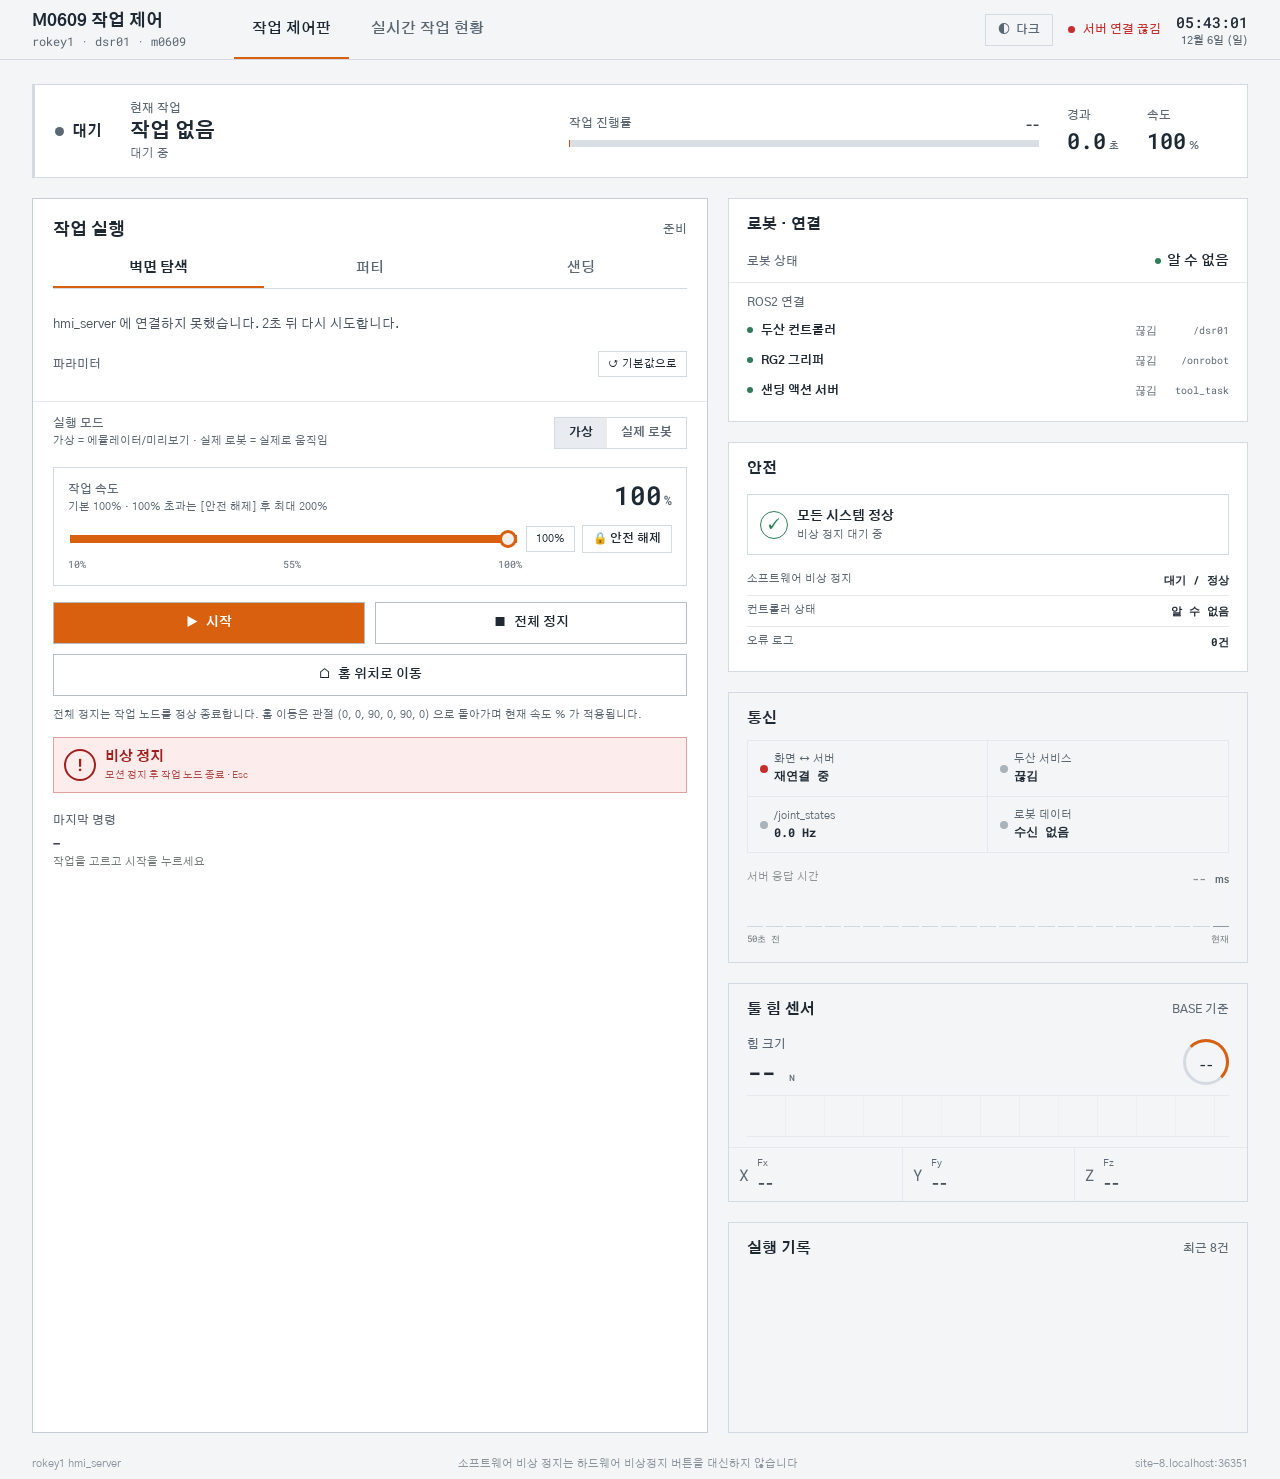
==== commit be9c0a4d: "hmi화이트: 화이트모드 추가" ====
--- a/협동-1_ROS2_자동화공정/ws_cobot_pjt/ws_dsr/src/rokey1/hmi/web/index.html
+++ b/협동-1_ROS2_자동화공정/ws_cobot_pjt/ws_dsr/src/rokey1/hmi/web/index.html
@@ -5,6 +5,14 @@
     <meta name="viewport" content="width=device-width, initial-scale=1.0" />
     <meta name="theme-color" content="#242629" />
     <title>M0609 · ROKEY1 통합 제어</title>
+    <script>
+      /* 저장된 테마가 없으면 화이트(light)가 기본. 다크를 기본으로 하려면 'light' → 'dark' */
+      (function () {
+        var t = 'light';
+        try { t = localStorage.getItem('theme') || t; } catch (e) {}
+        document.documentElement.setAttribute('data-theme', t);
+      })();
+    </script>
     <link rel="stylesheet" href="styles.css" />
     <link rel="stylesheet" href="hmi.css" />
   </head>
@@ -22,6 +30,7 @@
           <button class="page-tab" data-page="monitor" title="TCP 작업 공간 + 실시간 로그 (단축키 2)">실시간 작업 현황<span class="page-badge" id="monitorBadge" hidden></span></button>
         </nav>
         <div class="topbar-actions">
+          <button class="theme-toggle" id="themeToggle" type="button" title="화이트 / 다크 모드 전환">◐ <span id="themeLabel">다크</span></button>
           <div class="bridge-chip" id="bridgeChip"><span class="pulse-dot"></span><span id="bridgeText">연결 중…</span></div>
           <div class="top-clock"><span id="topClock">--:--:--</span><small id="topDate"></small></div>
         </div>
@@ -206,6 +215,25 @@
     </div>
     <div class="toast" id="toast" hidden></div>
     <div class="alert-stack" id="alertStack" aria-live="assertive"><div id="alertList"></div><button class="alert-clear" id="alertClear" hidden>경고 팝업 모두 닫기</button></div>
+    <script>
+      (function () {
+        var root = document.documentElement;
+        var btn = document.getElementById('themeToggle');
+        var label = document.getElementById('themeLabel');
+        var meta = document.querySelector('meta[name="theme-color"]');
+        function apply(t) {
+          root.setAttribute('data-theme', t);
+          label.textContent = t === 'light' ? '다크' : '화이트';   /* 눌렀을 때 바뀔 모드 */
+          if (meta) meta.setAttribute('content', t === 'light' ? '#f3f5f7' : '#242629');
+        }
+        apply(root.getAttribute('data-theme') || 'light');
+        btn.addEventListener('click', function () {
+          var next = root.getAttribute('data-theme') === 'light' ? 'dark' : 'light';
+          apply(next);
+          try { localStorage.setItem('theme', next); } catch (e) {}
+        });
+      })();
+    </script>
     <script type="module" src="main.js"></script>
   </body>
 </html>
--- a/협동-1_ROS2_자동화공정/ws_cobot_pjt/ws_dsr/src/rokey1/hmi/web/hmi.css
+++ b/협동-1_ROS2_자동화공정/ws_cobot_pjt/ws_dsr/src/rokey1/hmi/web/hmi.css
@@ -632,3 +632,176 @@
     grid-template-rows:auto auto auto auto 1fr;
   }
 }
+
+/* =====================================================================
+   화이트 모드 (2026-11-16 추가)
+   - 기본 = 화이트, 다크는 <html data-theme="dark"> 일 때 (위의 기존 색상 그대로)
+   - 전환: 상단 오른쪽 ◐ 버튼 (선택은 localStorage 에 저장)
+   - 아래 규칙은 :root[data-theme="light"] 아래에서만 동작하므로 다크 모드엔 영향 없음
+   ===================================================================== */
+.theme-toggle{display:inline-flex;align-items:center;gap:6px;height:32px;padding:0 12px;border:1px solid var(--line);background:transparent;color:var(--muted);font-family:var(--sans);font-size:12px;font-weight:600;cursor:pointer;white-space:nowrap}
+.theme-toggle:hover{color:var(--text);border-color:var(--orange)}
+
+:root[data-theme="light"]{
+  color-scheme:light;
+  --bg:#f3f5f7;--panel:#ffffff;--panel-2:#f6f8fa;--panel-3:#e8ecf0;
+  --line:#d3dae1;--line-soft:#e5e9ed;
+  --text:#1f2933;--muted:#5b6772;--dim:#8a949e;
+  --orange:#d9600f;--orange-2:#c2530a;--red:#c62d2d;
+  --green:#2f7d5b;--amber:#a86a00;--blue:#5b6772;
+}
+:root[data-theme="dark"]{color-scheme:dark}
+
+/* 상태 점 / 보조 글자 */
+:root[data-theme="light"] .link-dot{background:#aab2ba}
+:root[data-theme="light"] .link-dot.green{background:var(--green)}
+:root[data-theme="light"] .link-dot.amber{background:var(--amber)}
+:root[data-theme="light"] .link-dot.red{background:var(--red)}
+:root[data-theme="light"] .device-row .link-icon,
+:root[data-theme="light"] .speed-scale,
+:root[data-theme="light"] .param-head-note,
+:root[data-theme="light"] .hint,
+:root[data-theme="light"] .pf-help,
+:root[data-theme="light"] .alert-head time,
+:root[data-theme="light"] .alert-foot,
+:root[data-theme="light"] .run-item time{color:var(--muted)}
+:root[data-theme="light"] .param-head-note.changed{color:var(--orange)}
+:root[data-theme="light"] .task-desc{color:#46525d}
+:root[data-theme="light"] .pf-label{color:#2d3742}
+:root[data-theme="light"] .param-field.changed .pf-label{color:var(--orange)}
+:root[data-theme="light"] .pf-help em{color:#66717c}
+:root[data-theme="light"] .pf-help em.scale-tag{color:var(--orange)}
+
+/* 입력 / 버튼 / 스위치 */
+:root[data-theme="light"] .param-field input[type=text],
+:root[data-theme="light"] .param-field input[type=number],
+:root[data-theme="light"] .param-field select,
+:root[data-theme="light"] .stdin-bar select,
+:root[data-theme="light"] .stdin-bar input{background:#fff;border-color:#bcc6cf;color:var(--text)}
+:root[data-theme="light"] .param-field.changed input,
+:root[data-theme="light"] .param-field.changed select{border-color:var(--orange)}
+:root[data-theme="light"] .control-module{border-color:#c5ccd3}
+:root[data-theme="light"] .task-item:hover{border-color:#aab4be}
+:root[data-theme="light"] .task-item.active{background:#fdf0e6}
+:root[data-theme="light"] .action-btn,
+:root[data-theme="light"] .action-btn.home{border-color:#b5bec7;color:var(--text)}
+:root[data-theme="light"] .action-btn:hover,
+:root[data-theme="light"] .action-btn.home:hover,
+:root[data-theme="light"] .icon-btn:hover,
+:root[data-theme="light"] .mini-btn:hover{border-color:#8d99a4}
+:root[data-theme="light"] .action-btn.start{color:#fff}
+:root[data-theme="light"] .page-tab.active{color:var(--text)}
+:root[data-theme="light"] .mini-btn{color:var(--text)}
+:root[data-theme="light"] .switch span{background:#c3cad1}
+:root[data-theme="light"] .switch span:before{background:#fff;box-shadow:0 1px 2px rgba(0,0,0,.25)}
+:root[data-theme="light"] .switch input:checked+span{background:#f4c9a6}
+:root[data-theme="light"] .switch input:checked+span:before{background:var(--orange)}
+:root[data-theme="light"] .speed-row input[type=range]{background:linear-gradient(90deg,var(--orange) var(--fill,100%),#d3dae1 var(--fill,100%))}
+:root[data-theme="light"] .speed-block.over input[type=range]{background:linear-gradient(90deg,var(--red) var(--fill,100%),#d3dae1 var(--fill,100%))}
+:root[data-theme="light"] .unlock-btn{color:var(--text)}
+:root[data-theme="light"] .unlock-btn.active{color:#fff}
+
+/* 위험 / 경고 계열 (연한 빨강 배경 + 진한 빨강 글자) */
+:root[data-theme="light"] .real-warning,
+:root[data-theme="light"] .mode-btn[data-mode="real"].active,
+:root[data-theme="light"] .speed-block.unlocked,
+:root[data-theme="light"] .monitor-strip.alert,
+:root[data-theme="light"] .safety-banner.alert{background:#fdecec;border-color:#e3a3a3;color:#a02020}
+:root[data-theme="light"] .speed-block.unlocked{color:inherit}
+:root[data-theme="light"] .speed-warning{color:#b42323}
+:root[data-theme="light"] .unlock-btn:hover{border-color:#e3a3a3;color:#a02020}
+:root[data-theme="light"] .estop-btn,
+:root[data-theme="light"] .ms-estop{background:#fdecec;border-color:#e0a0a0;color:#a02020}
+:root[data-theme="light"] .estop-btn:hover,
+:root[data-theme="light"] .ms-estop:hover{background:#fbdcdc}
+:root[data-theme="light"] .estop-btn small,
+:root[data-theme="light"] .safety-banner.alert small{color:#b24a4a}
+:root[data-theme="light"] .estop-btn.triggered,
+:root[data-theme="light"] .ms-estop.triggered{background:var(--red);border-color:var(--red);color:#fff}
+:root[data-theme="light"] .estop-btn.triggered small{color:#ffe2e2}
+
+/* 실행 기록 / 콘솔 */
+:root[data-theme="light"] .run-item{color:#3d4852;border-bottom-color:rgba(0,0,0,.07)}
+:root[data-theme="light"] .run-item button{color:var(--text)}
+:root[data-theme="light"] .log-row{color:var(--text)}
+:root[data-theme="light"] .log-row:hover{background:rgba(0,0,0,.03)}
+:root[data-theme="light"] .stdin-bar.waiting{background:#fff4dd}
+:root[data-theme="light"] .latency-bars i,
+:root[data-theme="light"] .latency-bars i:nth-last-child(-n+4){background:#cfd6dc}
+:root[data-theme="light"] .latency-bars i:last-child{background:#8d99a4}
+
+/* 경고 팝업 / 토스트 */
+:root[data-theme="light"] .alert-pop{background:#fff7e6;border-color:#e3c27a;border-left-color:var(--amber);box-shadow:0 6px 20px rgba(0,0,0,.15)!important}
+:root[data-theme="light"] .alert-pop.error{background:#fdecec;border-color:#e0a0a0;border-left-color:var(--red)}
+:root[data-theme="light"] .alert-pop.error .alert-head b{color:#b42323}
+:root[data-theme="light"] .alert-src,
+:root[data-theme="light"] .alert-close{color:#3d4852}
+:root[data-theme="light"] .alert-close:hover{color:#000}
+:root[data-theme="light"] .alert-raw{background:#fff;border-color:var(--line);color:var(--text)}
+:root[data-theme="light"] .alert-foot button,
+:root[data-theme="light"] .alert-clear{background:#fff;border-color:#bcc6cf;color:var(--text)}
+:root[data-theme="light"] .toast{background:#fdecec;border-color:#e0a0a0;color:#a02020;box-shadow:0 6px 20px rgba(0,0,0,.15)!important}
+:root[data-theme="light"] .toast.warn{background:#fff7e6;border-color:#e3c27a;color:#7a4f00}
+:root[data-theme="light"] .toast.info{background:var(--panel-2);border-color:var(--line);color:var(--text)}
+
+/* 작업 공간 뷰 (SVG) */
+:root[data-theme="light"] .simulation-card.focused{box-shadow:0 0 0 9999px rgba(0,0,0,.35)}
+:root[data-theme="light"] .viz-panel,
+:root[data-theme="light"] .viz-arm{background:#eef1f4}
+:root[data-theme="light"] .viz-panel .g,
+:root[data-theme="light"] .viz-arm .g{stroke:rgba(0,0,0,.07)}
+:root[data-theme="light"] .viz-panel .g.axis,
+:root[data-theme="light"] .viz-arm .g.axis{stroke:rgba(0,0,0,.22)}
+:root[data-theme="light"] .viz-panel .reach{stroke:rgba(217,96,15,.45)}
+:root[data-theme="light"] .viz-panel .trail,
+:root[data-theme="light"] .viz-arm .trail{stroke:#7d8791}
+:root[data-theme="light"] .viz-panel .arm{stroke:rgba(0,0,0,.22)}
+:root[data-theme="light"] .viz-panel .lbl,
+:root[data-theme="light"] .map-corner{fill:#6b7681;color:#6b7681}
+:root[data-theme="light"] .viz-panel .nodata,
+:root[data-theme="light"] .viz-arm .nodata,
+:root[data-theme="light"] .viz-arm .lbl,
+:root[data-theme="light"] .viz-arm .axis-arrow,
+:root[data-theme="light"] .viz-arm .axis-head{fill:#6b7681;stroke:#6b7681}
+:root[data-theme="light"] .viz-arm .lbl,
+:root[data-theme="light"] .viz-arm .axis-head,
+:root[data-theme="light"] .viz-panel .nodata,
+:root[data-theme="light"] .viz-arm .nodata{stroke:none}
+:root[data-theme="light"] .viz-arm .axis-l{fill:#3d4852;stroke:none}
+:root[data-theme="light"] .viz-arm .base-plate{fill:#dde2e7;stroke:#9aa5b0}
+:root[data-theme="light"] .viz-arm .arm-shadow{stroke:rgba(0,0,0,.1)}
+:root[data-theme="light"] .viz-arm .link{stroke:#5b6670}
+:root[data-theme="light"] .viz-arm .joint{fill:#fff;stroke:#2d3742}
+:root[data-theme="light"] .viz-arm .joint-l{fill:#3d4852}
+:root[data-theme="light"] .joint-bar{background:#d3dae1}
+:root[data-theme="light"] .joint-bar:before{background:#9aa5b0}
+:root[data-theme="light"] .joint-row b{color:var(--text)}
+
+/* ===== 화이트 모드 보강 (styles.css 에 직접 적힌 색 중 hmi.css 가 안 덮은 것) ===== */
+:root[data-theme="light"] .rail-header{border-bottom-color:var(--line)}
+:root[data-theme="light"] .eyebrow{color:var(--muted)}
+:root[data-theme="light"] .muted,
+:root[data-theme="light"] .safety-list span,
+:root[data-theme="light"] .log-source,
+:root[data-theme="light"] .log-row time{color:var(--muted)}
+:root[data-theme="light"] .operator-chip{border-left-color:var(--line)}
+:root[data-theme="light"] .progress-track{background:#d9dfe5}
+:root[data-theme="light"] .progress-track span{background:var(--orange)}
+:root[data-theme="light"] .progress-track i{background:var(--orange-2)}
+:root[data-theme="light"] .device-row:hover{background:rgba(0,0,0,.04)}
+:root[data-theme="light"] .comm-cell b,
+:root[data-theme="light"] .position-values b,
+:root[data-theme="light"] .command-card b,
+:root[data-theme="light"] .footer-stat b,
+:root[data-theme="light"] .console-footer b{color:var(--text)}
+:root[data-theme="light"] .comm-cell span:not(.link-dot),
+:root[data-theme="light"] .position-values small,
+:root[data-theme="light"] .sensor-reading span:not(.sensor-icon){color:var(--muted)}
+:root[data-theme="light"] .sensor-chart{background:repeating-linear-gradient(90deg,transparent 0,transparent 38px,rgba(0,0,0,.05) 39px),linear-gradient(180deg,transparent 49%,#c3cad1 50%,transparent 51%)}
+:root[data-theme="light"] .queue-track i{background:#d3dae1}
+:root[data-theme="light"] .mission-id .sep,
+:root[data-theme="light"] .app-footer b{color:var(--dim)}
+:root[data-theme="light"] .console-divider{background:var(--line)}
+
+/* 알림이 없을 때 빈 동그라미가 보이던 문제 (hidden 속성이 display:grid 에 눌렸음) */
+.page-badge[hidden]{display:none}
